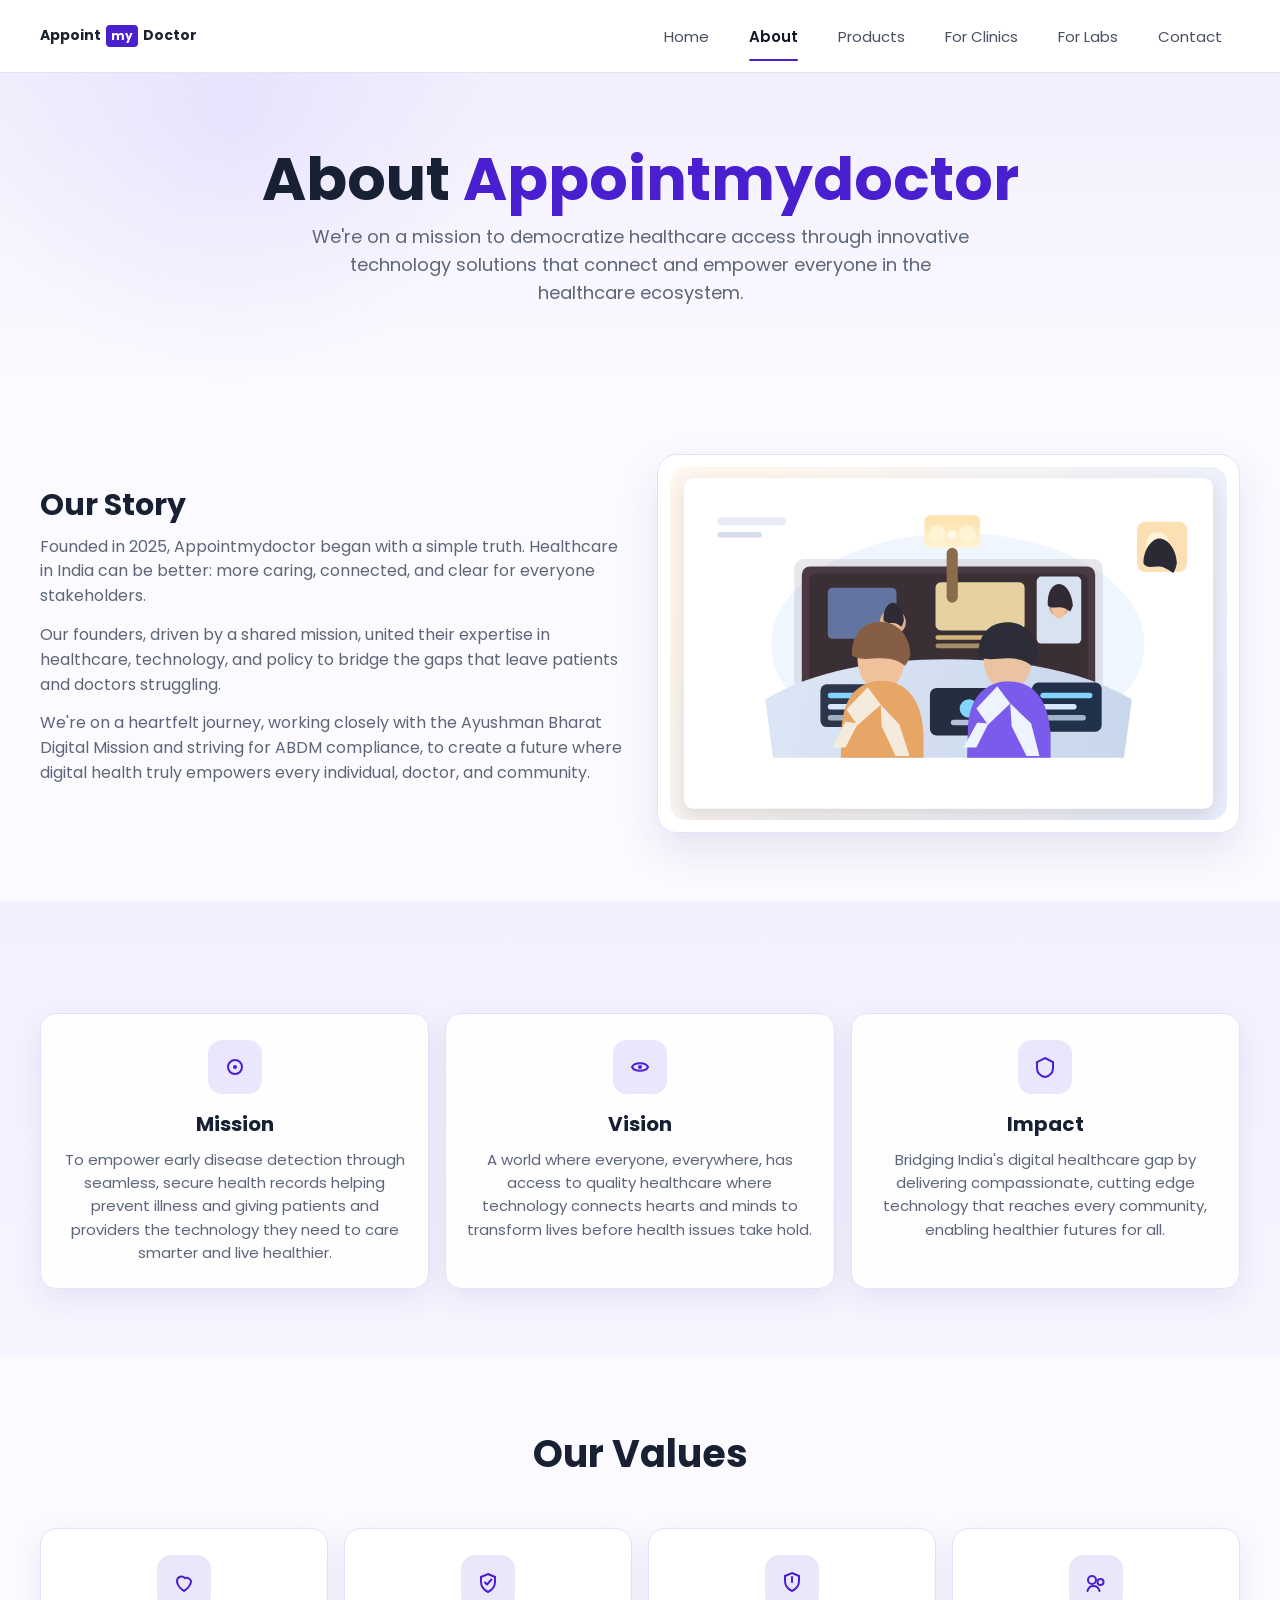
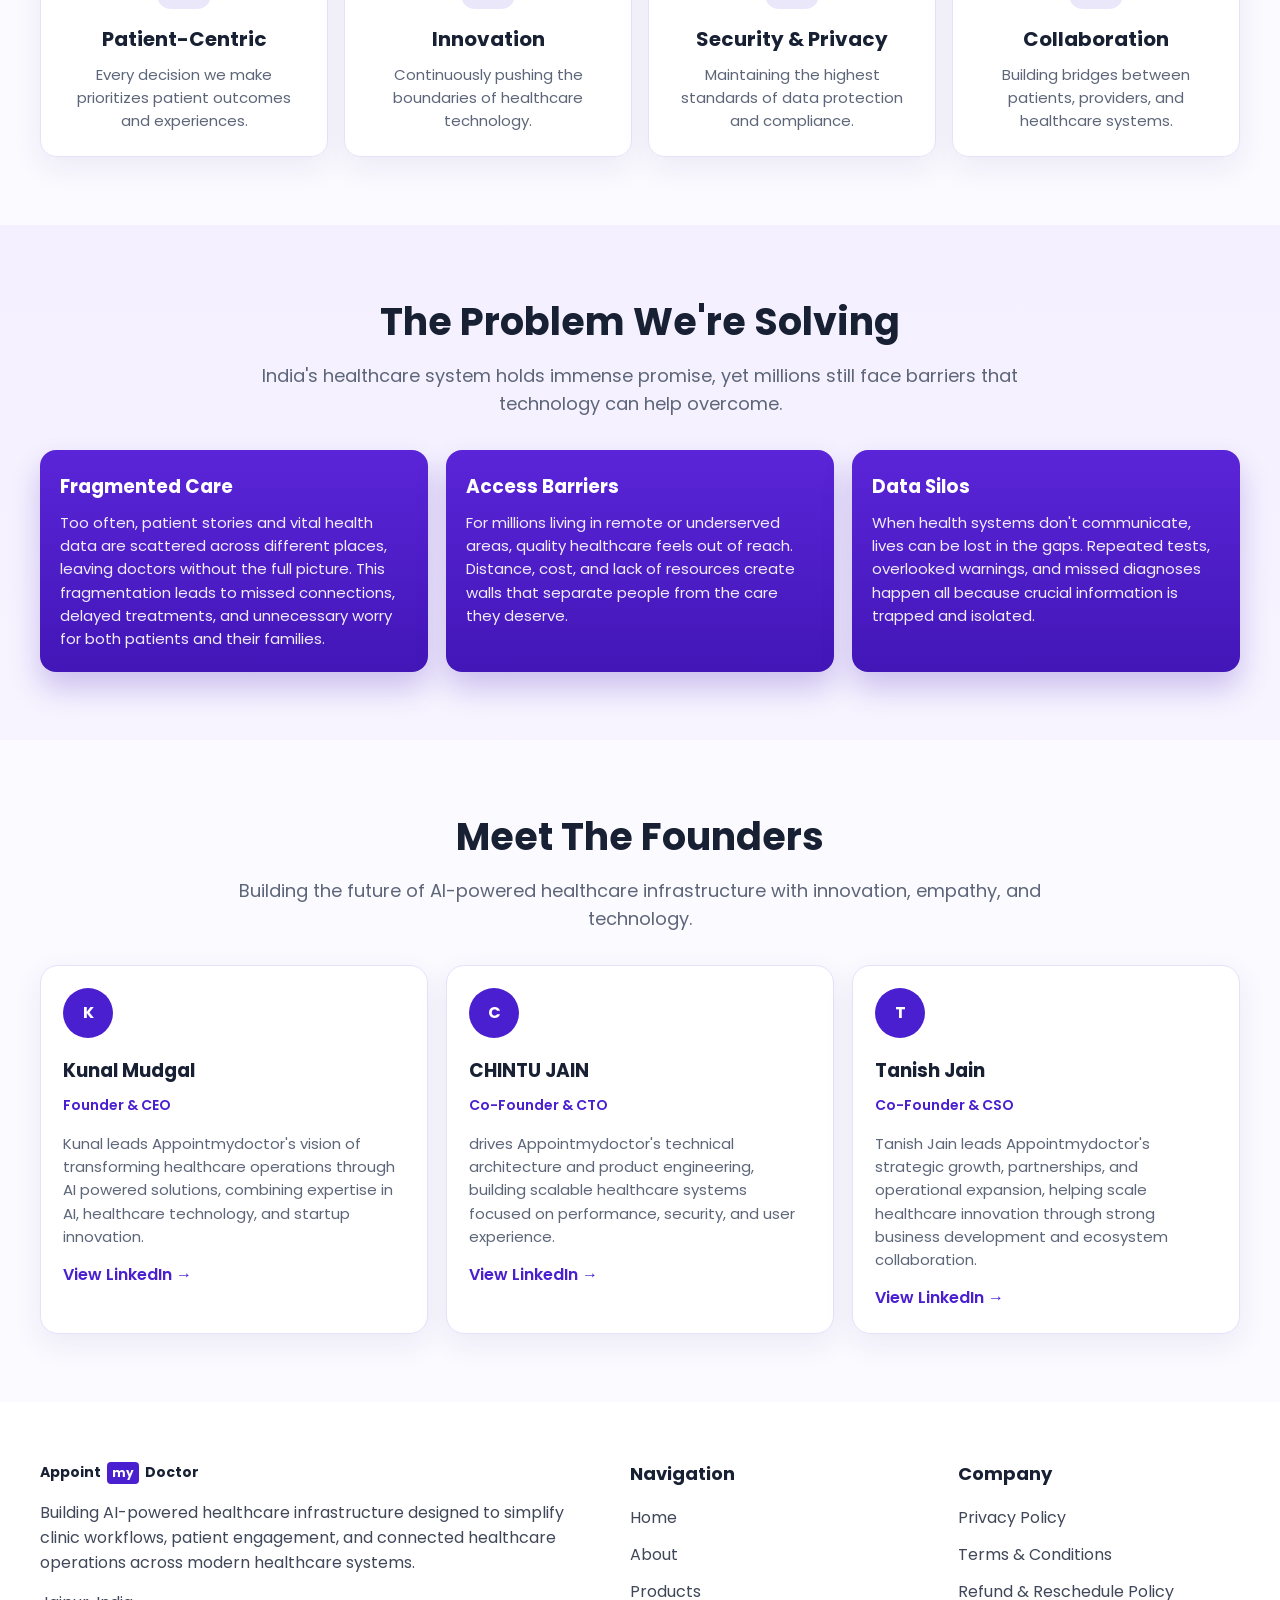
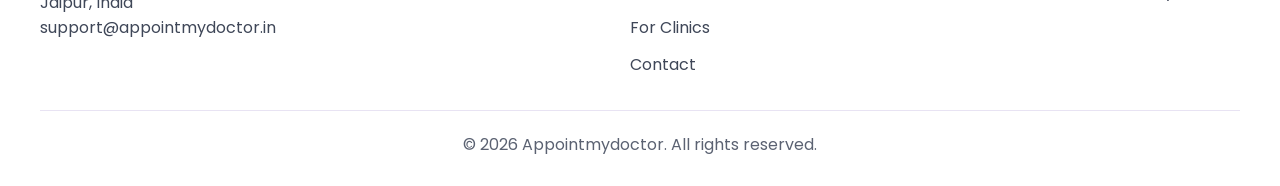
==== about.html @ 0b38ada5 "Add AppointMyDoctor frontend clone" ====
<!doctype html>
<html lang="en">
  <head>
    <meta charset="utf-8" />
    <meta name="viewport" content="width=device-width, initial-scale=1" />
    <title>Appointmydoctor - About</title>
    <link rel="stylesheet" href="./styles.css" />
    <script defer src="./app.js"></script>
  </head>
  <body data-page="about">
    <header class="site-header">
      <div class="container nav-wrap">
        <a class="brand" href="./index.html" aria-label="Appointmydoctor home">
          <span>Appoint</span><span class="chip">my</span><span>Doctor</span>
        </a>
        <nav class="nav" aria-label="Primary">
          <a data-nav="home" href="./index.html">Home</a>
          <a data-nav="about" href="./about.html">About</a>
          <a data-nav="products" href="./products.html">Products</a>
          <a data-nav="clinics" href="./for-clinics.html">For Clinics</a>
          <a data-nav="labs" href="./for-labs.html">For Labs</a>
          <a data-nav="contact" href="./contact.html">Contact</a>
        </nav>
      </div>
    </header>

    <main>
      <section class="hero-band tight">
        <div class="container page-head">
          <h1 class="hero-title medium">About <span class="accent">Appointmydoctor</span></h1>
          <p class="hero-copy">
            We're on a mission to democratize healthcare access through innovative technology solutions that connect and empower everyone in the healthcare ecosystem.
          </p>
        </div>
      </section>

      <section class="section">
        <div class="container split center">
          <div class="content-block">
            <h2>Our Story</h2>
            <p>Founded in 2025, Appointmydoctor began with a simple truth. Healthcare in India can be better: more caring, connected, and clear for everyone stakeholders.</p>
            <p>Our founders, driven by a shared mission, united their expertise in healthcare, technology, and policy to bridge the gaps that leave patients and doctors struggling.</p>
            <p>We're on a heartfelt journey, working closely with the Ayushman Bharat Digital Mission and striving for ABDM compliance, to create a future where digital health truly empowers every individual, doctor, and community.</p>
          </div>
          <div class="content-art">
            <img src="./assets/about-team.svg" alt="Team working together around laptops and a planning wall" />
          </div>
        </div>
      </section>

      <section class="section soft">
        <div class="container">
          <div class="feature-grid three">
            <article class="feature-card">
              <div class="feature-icon">
                <svg width="24" height="24" viewBox="0 0 24 24" fill="none" aria-hidden="true">
                  <circle cx="12" cy="12" r="7" stroke="currentColor" stroke-width="2"/>
                  <circle cx="12" cy="12" r="2" fill="currentColor"/>
                </svg>
              </div>
              <h3>Mission</h3>
              <p>To empower early disease detection through seamless, secure health records helping prevent illness and giving patients and providers the technology they need to care smarter and live healthier.</p>
            </article>
            <article class="feature-card">
              <div class="feature-icon">
                <svg width="24" height="24" viewBox="0 0 24 24" fill="none" aria-hidden="true">
                  <path d="M4 12c2.5-5 13.5-5 16 0-2.5 5-13.5 5-16 0Z" stroke="currentColor" stroke-width="2"/>
                  <circle cx="12" cy="12" r="2" fill="currentColor"/>
                </svg>
              </div>
              <h3>Vision</h3>
              <p>A world where everyone, everywhere, has access to quality healthcare where technology connects hearts and minds to transform lives before health issues take hold.</p>
            </article>
            <article class="feature-card">
              <div class="feature-icon">
                <svg width="24" height="24" viewBox="0 0 24 24" fill="none" aria-hidden="true">
                  <path d="M12 3 20 7v6c0 4.7-3.1 7.9-8 9-4.9-1.1-8-4.3-8-9V7l8-4Z" stroke="currentColor" stroke-width="2"/>
                </svg>
              </div>
              <h3>Impact</h3>
              <p>Bridging India's digital healthcare gap by delivering compassionate, cutting edge technology that reaches every community, enabling healthier futures for all.</p>
            </article>
          </div>
        </div>
      </section>

      <section class="section">
        <div class="container">
          <div class="section-heading">
            <h2>Our Values</h2>
          </div>
          <div class="feature-grid four">
            <article class="feature-card">
              <div class="feature-icon">
                <svg width="24" height="24" viewBox="0 0 24 24" fill="none" aria-hidden="true">
                  <path d="M12 21s-7-4.5-7-10a4.5 4.5 0 0 1 8-2.8A4.5 4.5 0 0 1 19 11c0 5.5-7 10-7 10Z" stroke="currentColor" stroke-width="2"/>
                </svg>
              </div>
              <h3>Patient-Centric</h3>
              <p>Every decision we make prioritizes patient outcomes and experiences.</p>
            </article>
            <article class="feature-card">
              <div class="feature-icon">
                <svg width="24" height="24" viewBox="0 0 24 24" fill="none" aria-hidden="true">
                  <path d="M12 4l7 3v5c0 4.5-2.7 7.8-7 10-4.3-2.2-7-5.5-7-10V7l7-3Z" stroke="currentColor" stroke-width="2"/>
                  <path d="M9 12.5 11 14.5 15.5 9.5" stroke="currentColor" stroke-width="2" stroke-linecap="round" stroke-linejoin="round"/>
                </svg>
              </div>
              <h3>Innovation</h3>
              <p>Continuously pushing the boundaries of healthcare technology.</p>
            </article>
            <article class="feature-card">
              <div class="feature-icon">
                <svg width="24" height="24" viewBox="0 0 24 24" fill="none" aria-hidden="true">
                  <path d="M12 3l7 3v5c0 4.4-3 8.2-7 10-4-1.8-7-5.6-7-10V6l7-3Z" stroke="currentColor" stroke-width="2"/>
                  <path d="M12 7v5" stroke="currentColor" stroke-width="2" stroke-linecap="round"/>
                </svg>
              </div>
              <h3>Security &amp; Privacy</h3>
              <p>Maintaining the highest standards of data protection and compliance.</p>
            </article>
            <article class="feature-card">
              <div class="feature-icon">
                <svg width="24" height="24" viewBox="0 0 24 24" fill="none" aria-hidden="true">
                  <path d="M8 14a4 4 0 1 1 0-8 4 4 0 0 1 0 8Z" stroke="currentColor" stroke-width="2"/>
                  <path d="M16.5 15a3 3 0 1 0 0-6 3 3 0 0 0 0 6Z" stroke="currentColor" stroke-width="2"/>
                  <path d="M3.5 21c.8-3.5 3.2-5 6-5s5.2 1.5 6 5" stroke="currentColor" stroke-width="2" stroke-linecap="round"/>
                </svg>
              </div>
              <h3>Collaboration</h3>
              <p>Building bridges between patients, providers, and healthcare systems.</p>
            </article>
          </div>
        </div>
      </section>

      <section class="section soft">
        <div class="container">
          <div class="section-heading">
            <h2>The Problem We're Solving</h2>
            <p>India's healthcare system holds immense promise, yet millions still face barriers that technology can help overcome.</p>
          </div>
          <div class="problem-grid">
            <article class="problem-card">
              <h3>Fragmented Care</h3>
              <p>Too often, patient stories and vital health data are scattered across different places, leaving doctors without the full picture. This fragmentation leads to missed connections, delayed treatments, and unnecessary worry for both patients and their families.</p>
            </article>
            <article class="problem-card">
              <h3>Access Barriers</h3>
              <p>For millions living in remote or underserved areas, quality healthcare feels out of reach. Distance, cost, and lack of resources create walls that separate people from the care they deserve.</p>
            </article>
            <article class="problem-card">
              <h3>Data Silos</h3>
              <p>When health systems don't communicate, lives can be lost in the gaps. Repeated tests, overlooked warnings, and missed diagnoses happen all because crucial information is trapped and isolated.</p>
            </article>
          </div>
        </div>
      </section>

      <section class="section">
        <div class="container">
          <div class="section-heading">
            <h2>Meet The Founders</h2>
            <p>Building the future of AI-powered healthcare infrastructure with innovation, empathy, and technology.</p>
          </div>
          <div class="founder-grid">
            <article class="founder-card">
              <div class="avatar">K</div>
              <h3>Kunal Mudgal</h3>
              <div class="founder-role">Founder &amp; CEO</div>
              <p>Kunal leads Appointmydoctor's vision of transforming healthcare operations through AI powered solutions, combining expertise in AI, healthcare technology, and startup innovation.</p>
              <a href="#">View LinkedIn →</a>
            </article>
            <article class="founder-card">
              <div class="avatar">C</div>
              <h3>CHINTU JAIN</h3>
              <div class="founder-role">Co-Founder &amp; CTO</div>
              <p>drives Appointmydoctor's technical architecture and product engineering, building scalable healthcare systems focused on performance, security, and user experience.</p>
              <a href="#">View LinkedIn →</a>
            </article>
            <article class="founder-card">
              <div class="avatar">T</div>
              <h3>Tanish Jain</h3>
              <div class="founder-role">Co-Founder &amp; CSO</div>
              <p>Tanish Jain leads Appointmydoctor's strategic growth, partnerships, and operational expansion, helping scale healthcare innovation through strong business development and ecosystem collaboration.</p>
              <a href="#">View LinkedIn →</a>
            </article>
          </div>
        </div>
      </section>
    </main>

    <footer class="footer">
      <div class="container footer-grid">
        <div>
          <div class="footer-brand"><span>Appoint</span><span class="chip">my</span><span>Doctor</span></div>
          <p>Building AI-powered healthcare infrastructure designed to simplify clinic workflows, patient engagement, and connected healthcare operations across modern healthcare systems.</p>
          <p>Jaipur, India<br />support@appointmydoctor.in</p>
        </div>
        <div>
          <h4>Navigation</h4>
          <div class="footer-links">
            <a href="./index.html">Home</a>
            <a href="./about.html">About</a>
            <a href="./products.html">Products</a>
            <a href="./for-clinics.html">For Clinics</a>
            <a href="./contact.html">Contact</a>
          </div>
        </div>
        <div>
          <h4>Company</h4>
          <div class="footer-links">
            <a href="#">Privacy Policy</a>
            <a href="#">Terms &amp; Conditions</a>
            <a href="#">Refund &amp; Reschedule Policy</a>
          </div>
        </div>
      </div>
      <div class="container">
        <hr />
        <div class="copyright">© <span data-year></span> Appointmydoctor. All rights reserved.</div>
      </div>
    </footer>
  </body>
</html>
---- styles.css ----
@import url("https://fonts.googleapis.com/css2?family=Poppins:wght@400;500;600;700&display=swap");

:root {
  --bg: #fbfaff;
  --surface: #ffffff;
  --surface-soft: #f5f1ff;
  --surface-soft-2: #f3efff;
  --purple: #4a1fd0;
  --purple-2: #5f2fe6;
  --purple-3: #7d64ff;
  --text: #182033;
  --muted: #5d6679;
  --line: #e7e0fb;
  --shadow: 0 18px 40px rgba(45, 23, 118, 0.10);
  --shadow-soft: 0 10px 30px rgba(45, 23, 118, 0.08);
  --radius: 18px;
  --radius-lg: 24px;
}

* {
  box-sizing: border-box;
}

html {
  scroll-behavior: smooth;
}

body {
  margin: 0;
  background: var(--bg);
  color: var(--text);
  font-family: "Poppins", "Segoe UI", sans-serif;
  line-height: 1.55;
}

img {
  display: block;
  max-width: 100%;
}

a {
  color: inherit;
  text-decoration: none;
}

button,
input,
select,
textarea {
  font: inherit;
}

.container {
  width: min(1200px, calc(100% - 48px));
  margin: 0 auto;
}

.site-header {
  position: sticky;
  top: 0;
  z-index: 50;
  background: rgba(255, 255, 255, 0.94);
  backdrop-filter: blur(14px);
  border-bottom: 1px solid rgba(228, 223, 245, 0.95);
}

.nav-wrap {
  min-height: 72px;
  display: flex;
  align-items: center;
  justify-content: space-between;
  gap: 24px;
}

.brand {
  display: inline-flex;
  align-items: center;
  gap: 5px;
  font-size: 14px;
  font-weight: 700;
  letter-spacing: 0;
  color: #1d2230;
  white-space: nowrap;
}

.brand .chip {
  display: inline-flex;
  align-items: center;
  justify-content: center;
  min-width: 22px;
  height: 22px;
  padding: 0 5px;
  background: var(--purple);
  color: #fff;
  border-radius: 4px;
  font-size: 12px;
  line-height: 1;
}

.nav {
  display: flex;
  align-items: center;
  gap: 4px;
  flex-wrap: wrap;
}

.nav a {
  position: relative;
  padding: 24px 18px 22px;
  font-size: 15px;
  color: #495062;
}

.nav a.active {
  color: #101827;
  font-weight: 600;
}

.nav a.active::after {
  content: "";
  position: absolute;
  left: 18px;
  right: 18px;
  bottom: 10px;
  height: 2px;
  border-radius: 999px;
  background: var(--purple);
}

.hero-band {
  background:
    radial-gradient(circle at 18% 16%, rgba(121, 94, 255, 0.09), transparent 24%),
    linear-gradient(180deg, rgba(92, 61, 219, 0.06) 0%, rgba(255, 255, 255, 0) 100%);
  padding: 66px 0 72px;
}

.hero-band.tight {
  padding: 58px 0 58px;
}

.hero-grid {
  display: grid;
  grid-template-columns: 1.03fr 0.97fr;
  gap: 44px;
  align-items: center;
}

.eyebrow {
  display: inline-flex;
  align-items: center;
  gap: 8px;
  padding: 9px 16px;
  border-radius: 999px;
  background: var(--purple);
  color: #fff;
  font-size: 14px;
  font-weight: 600;
  box-shadow: 0 12px 28px rgba(74, 31, 208, 0.22);
}

.hero-title {
  margin: 18px 0 16px;
  font-size: 64px;
  line-height: 1.03;
  letter-spacing: 0;
  font-weight: 700;
}

.hero-title.medium {
  font-size: 60px;
}

.hero-title.small {
  font-size: 52px;
}

.hero-title .accent {
  color: var(--purple);
}

.accent {
  color: var(--purple);
}

.hero-copy {
  max-width: 680px;
  color: var(--muted);
  font-size: 18px;
  margin: 0 0 22px;
}

.hero-actions {
  display: flex;
  align-items: center;
  gap: 14px;
  flex-wrap: wrap;
}

.btn {
  display: inline-flex;
  align-items: center;
  justify-content: center;
  gap: 10px;
  min-height: 44px;
  padding: 0 22px;
  border-radius: 12px;
  border: 1px solid transparent;
  font-weight: 600;
  transition: transform 0.18s ease, box-shadow 0.18s ease, background 0.18s ease, color 0.18s ease;
  cursor: pointer;
}

.btn:hover {
  transform: translateY(-1px);
}

.btn.primary {
  background: var(--purple);
  color: #fff;
  box-shadow: 0 14px 26px rgba(74, 31, 208, 0.22);
}

.btn.primary:hover {
  background: var(--purple-2);
}

.btn.secondary {
  background: transparent;
  color: var(--purple);
  border-color: rgba(74, 31, 208, 0.35);
}

.btn.light {
  background: #fff;
  color: var(--purple);
}

.hero-art {
  background: rgba(255, 255, 255, 0.85);
  border: 1px solid rgba(226, 219, 245, 0.95);
  border-radius: 22px;
  padding: 12px;
  box-shadow: var(--shadow);
}

.hero-art img,
.content-art img {
  border-radius: 16px;
}

.section {
  padding: 68px 0;
}

.section.soft {
  background: linear-gradient(180deg, rgba(242, 237, 255, 0.8) 0%, rgba(242, 237, 255, 0.45) 100%);
}

.section-title {
  margin: 0;
  text-align: center;
  font-size: 42px;
  line-height: 1.1;
  letter-spacing: 0;
}

.section-subtitle {
  margin: 12px auto 0;
  max-width: 820px;
  text-align: center;
  color: var(--muted);
  font-size: 18px;
}

.feature-grid {
  margin-top: 44px;
  display: grid;
  grid-template-columns: repeat(5, minmax(0, 1fr));
  gap: 16px;
}

.feature-grid.three {
  grid-template-columns: repeat(3, minmax(0, 1fr));
}

.feature-grid.four {
  grid-template-columns: repeat(4, minmax(0, 1fr));
}

.feature-card {
  min-height: 228px;
  padding: 26px 20px 24px;
  background: rgba(255, 255, 255, 0.95);
  border: 1px solid var(--line);
  border-radius: 16px;
  box-shadow: var(--shadow-soft);
  text-align: center;
}

.feature-card.purple {
  background: linear-gradient(180deg, rgba(91, 46, 220, 0.98) 0%, rgba(71, 27, 198, 0.98) 100%);
  color: #fff;
  border-color: transparent;
  text-align: left;
  box-shadow: 0 18px 32px rgba(71, 27, 198, 0.28);
}

.feature-card.purple p {
  color: rgba(255, 255, 255, 0.9);
}

.feature-icon {
  width: 54px;
  height: 54px;
  margin: 0 auto 18px;
  border-radius: 14px;
  background: rgba(93, 58, 221, 0.12);
  color: var(--purple);
  display: grid;
  place-items: center;
}

.feature-card.purple .feature-icon {
  margin: 0 0 18px;
  background: rgba(255, 255, 255, 0.12);
  color: #fff;
}

.feature-card h3 {
  margin: 0 0 10px;
  font-size: 20px;
  line-height: 1.28;
}

.feature-card p {
  margin: 0;
  color: var(--muted);
  font-size: 15px;
}

.feature-card.purple h3 {
  color: #fff;
}

.cta-band {
  background: linear-gradient(180deg, #5d2ce3 0%, #4b1fd0 100%);
  color: #fff;
  padding: 86px 0;
}

.cta-center {
  text-align: center;
}

.cta-title {
  margin: 0;
  font-size: 40px;
  line-height: 1.12;
  letter-spacing: 0;
}

.cta-copy {
  margin: 14px auto 0;
  max-width: 850px;
  color: rgba(255, 255, 255, 0.88);
  font-size: 18px;
}

.cta-actions {
  display: flex;
  align-items: center;
  justify-content: center;
  gap: 14px;
  margin-top: 28px;
  flex-wrap: wrap;
}

.footer {
  background: #fff;
  padding: 58px 0 28px;
}

.footer-grid {
  display: grid;
  grid-template-columns: 1.35fr 0.7fr 0.7fr;
  gap: 46px;
}

.footer h4 {
  margin: 0 0 18px;
  font-size: 18px;
}

.footer p,
.footer a {
  color: #3f4758;
}

.footer-links {
  display: grid;
  gap: 12px;
}

.footer-brand {
  display: inline-flex;
  align-items: center;
  gap: 6px;
  font-size: 14px;
  font-weight: 700;
}

.footer-brand .chip {
  display: inline-flex;
  align-items: center;
  justify-content: center;
  min-width: 22px;
  height: 22px;
  padding: 0 5px;
  background: var(--purple);
  color: #fff;
  border-radius: 4px;
  font-size: 12px;
}

.footer hr {
  border: 0;
  border-top: 1px solid #e8e3f3;
  margin: 32px 0 22px;
}

.copyright {
  text-align: center;
  color: #5b6272;
}

.page-head {
  text-align: center;
  max-width: 980px;
  margin: 0 auto;
}

.page-head .hero-title {
  margin-bottom: 12px;
}

.page-head .hero-copy {
  margin-left: auto;
  margin-right: auto;
}

.split {
  display: grid;
  grid-template-columns: 1fr 1fr;
  gap: 34px;
  align-items: start;
}

.split.center {
  align-items: center;
}

.content-block h2 {
  margin: 0 0 12px;
  font-size: 30px;
  line-height: 1.15;
}

.content-block h3 {
  margin: 0 0 10px;
  font-size: 20px;
}

.content-block p {
  margin: 0 0 14px;
  color: var(--muted);
}

.content-art {
  background: rgba(255, 255, 255, 0.92);
  border: 1px solid var(--line);
  padding: 12px;
  border-radius: 20px;
  box-shadow: var(--shadow);
}

.stack-list {
  display: grid;
  gap: 14px;
  margin-top: 18px;
}

.stack-item {
  display: grid;
  grid-template-columns: 52px 1fr;
  gap: 16px;
  align-items: center;
  background: #fff;
  border: 1px solid var(--line);
  border-radius: 16px;
  padding: 16px 18px;
  box-shadow: var(--shadow-soft);
}

.stack-item .mini-icon {
  width: 52px;
  height: 52px;
  border-radius: 14px;
  display: grid;
  place-items: center;
  background: rgba(93, 58, 221, 0.1);
  color: var(--purple);
}

.stack-item h4 {
  margin: 0 0 6px;
  font-size: 16px;
}

.stack-item p {
  margin: 0;
  color: var(--muted);
  font-size: 14px;
}

.tabs {
  display: inline-flex;
  background: rgba(255, 255, 255, 0.86);
  border: 1px solid var(--line);
  border-radius: 16px;
  padding: 8px;
  box-shadow: var(--shadow-soft);
  gap: 8px;
}

.tabs button {
  min-width: 300px;
  min-height: 44px;
  padding: 0 18px;
  border: 0;
  border-radius: 12px;
  background: transparent;
  color: #4e5a6d;
  font-weight: 600;
  cursor: pointer;
}

.tabs button.active {
  background: var(--purple);
  color: #fff;
  box-shadow: 0 10px 20px rgba(74, 31, 208, 0.18);
}

.tab-panels {
  margin-top: 32px;
}

.tab-panel {
  display: none;
}

.tab-panel.active {
  display: block;
}

.highlight-grid {
  display: grid;
  grid-template-columns: repeat(3, minmax(0, 1fr));
  gap: 16px;
  margin-top: 30px;
}

.highlight-card {
  background: #fff;
  border: 1px solid var(--line);
  border-radius: 16px;
  padding: 24px 20px;
  text-align: center;
  box-shadow: var(--shadow-soft);
}

.highlight-card h3 {
  color: var(--purple);
  font-size: 28px;
  margin: 0 0 6px;
}

.highlight-card p {
  margin: 0;
  color: var(--muted);
}

.problem-grid {
  display: grid;
  grid-template-columns: repeat(3, minmax(0, 1fr));
  gap: 18px;
  margin-top: 30px;
}

.problem-card {
  background: linear-gradient(180deg, #5a25d8 0%, #4216b7 100%);
  color: #fff;
  border-radius: 16px;
  padding: 22px 20px;
  box-shadow: 0 16px 30px rgba(65, 22, 183, 0.24);
}

.problem-card h3,
.founder-card h3 {
  margin: 0 0 10px;
}

.problem-card p {
  margin: 0;
  color: rgba(255, 255, 255, 0.92);
  font-size: 15px;
}

.founder-grid {
  display: grid;
  grid-template-columns: repeat(3, minmax(0, 1fr));
  gap: 18px;
  margin-top: 28px;
}

.founder-card {
  background: #fff;
  border: 1px solid var(--line);
  border-radius: 18px;
  padding: 22px;
  box-shadow: var(--shadow-soft);
}

.avatar {
  width: 50px;
  height: 50px;
  border-radius: 999px;
  background: var(--purple);
  color: #fff;
  display: grid;
  place-items: center;
  font-weight: 700;
  margin-bottom: 18px;
}

.founder-role {
  color: var(--purple);
  font-size: 14px;
  font-weight: 600;
}

.founder-card p {
  color: var(--muted);
  font-size: 15px;
}

.founder-card a {
  color: var(--purple);
  font-weight: 600;
}

.contact-grid {
  display: grid;
  grid-template-columns: 1fr 1fr;
  gap: 36px;
  align-items: start;
}

.contact-panel {
  background: #fff;
  border: 1px solid var(--line);
  border-radius: 26px;
  padding: 34px;
  box-shadow: var(--shadow-soft);
}

.contact-panel.purple {
  background: linear-gradient(180deg, #5d2ce3 0%, #4b1fd0 100%);
  color: #fff;
  border-color: transparent;
  box-shadow: 0 18px 34px rgba(74, 31, 208, 0.28);
}

.contact-panel h2 {
  margin: 0 0 16px;
  font-size: 30px;
  line-height: 1.18;
}

.contact-form {
  display: grid;
  gap: 18px;
}

.form-row {
  display: grid;
  grid-template-columns: 1fr 1fr;
  gap: 16px;
}

.contact-form input,
.contact-form textarea,
.contact-form select {
  width: 100%;
  border: 1px solid #e6dff8;
  background: #fff;
  color: var(--text);
  border-radius: 14px;
  min-height: 50px;
  padding: 14px 16px;
  outline: none;
}

.contact-form textarea {
  min-height: 170px;
  resize: vertical;
}

.contact-form input:focus,
.contact-form textarea:focus,
.contact-form select:focus {
  border-color: rgba(74, 31, 208, 0.65);
  box-shadow: 0 0 0 4px rgba(74, 31, 208, 0.10);
}

.info-stack {
  display: grid;
  gap: 16px;
  margin-top: 30px;
}

.info-card {
  display: grid;
  grid-template-columns: 52px 1fr;
  gap: 14px;
  align-items: center;
  padding: 16px;
  border-radius: 18px;
  background: rgba(255, 255, 255, 0.12);
}

.info-card .mini-icon {
  width: 52px;
  height: 52px;
  border-radius: 14px;
  background: #fff;
  color: var(--purple);
  display: grid;
  place-items: center;
}

.info-card h4,
.info-card p {
  margin: 0;
}

.info-card p {
  color: rgba(255, 255, 255, 0.88);
  font-size: 14px;
}

.section-heading {
  text-align: center;
  margin-bottom: 32px;
}

.section-heading h2 {
  margin: 0 0 10px;
  font-size: 38px;
}

.section-heading p {
  margin: 0 auto;
  max-width: 840px;
  color: var(--muted);
  font-size: 18px;
}

.muted-band {
  background: linear-gradient(180deg, rgba(241, 236, 255, 0.95) 0%, rgba(247, 245, 255, 0.85) 100%);
}

.spacer-top {
  margin-top: 28px;
}

.text-center {
  text-align: center;
}

.page-note {
  margin-top: 10px;
  color: var(--muted);
}

@media (max-width: 1120px) {
  .hero-grid,
  .split,
  .contact-grid,
  .footer-grid {
    grid-template-columns: 1fr;
  }

  .feature-grid {
    grid-template-columns: repeat(2, minmax(0, 1fr));
  }

  .feature-grid.three,
  .feature-grid.four,
  .highlight-grid,
  .problem-grid,
  .founder-grid {
    grid-template-columns: repeat(2, minmax(0, 1fr));
  }

  .hero-title {
    font-size: 56px;
  }

  .hero-title.medium {
    font-size: 50px;
  }

  .hero-title.small {
    font-size: 46px;
  }

  .tabs {
    display: grid;
    width: 100%;
  }

  .tabs button {
    min-width: 0;
  }
}

@media (max-width: 760px) {
  .container {
    width: min(100% - 28px, 1200px);
  }

  .nav-wrap {
    padding: 10px 0;
    flex-direction: column;
    align-items: flex-start;
  }

  .nav {
    width: 100%;
    gap: 0;
  }

  .nav a {
    padding: 12px 14px 18px;
  }

  .nav a.active::after {
    left: 14px;
    right: 14px;
    bottom: 6px;
  }

  .hero-band,
  .section,
  .cta-band,
  .footer {
    padding-top: 46px;
    padding-bottom: 46px;
  }

  .hero-title,
  .hero-title.medium,
  .hero-title.small {
    font-size: 36px;
  }

  .hero-copy,
  .section-subtitle,
  .cta-copy,
  .section-heading p {
    font-size: 16px;
  }

  .section-title,
  .cta-title,
  .section-heading h2 {
    font-size: 30px;
  }

  .feature-grid,
  .feature-grid.three,
  .feature-grid.four,
  .highlight-grid,
  .problem-grid,
  .founder-grid,
  .form-row {
    grid-template-columns: 1fr;
  }

  .tabs button {
    width: 100%;
  }

  .contact-panel {
    padding: 24px;
  }
}
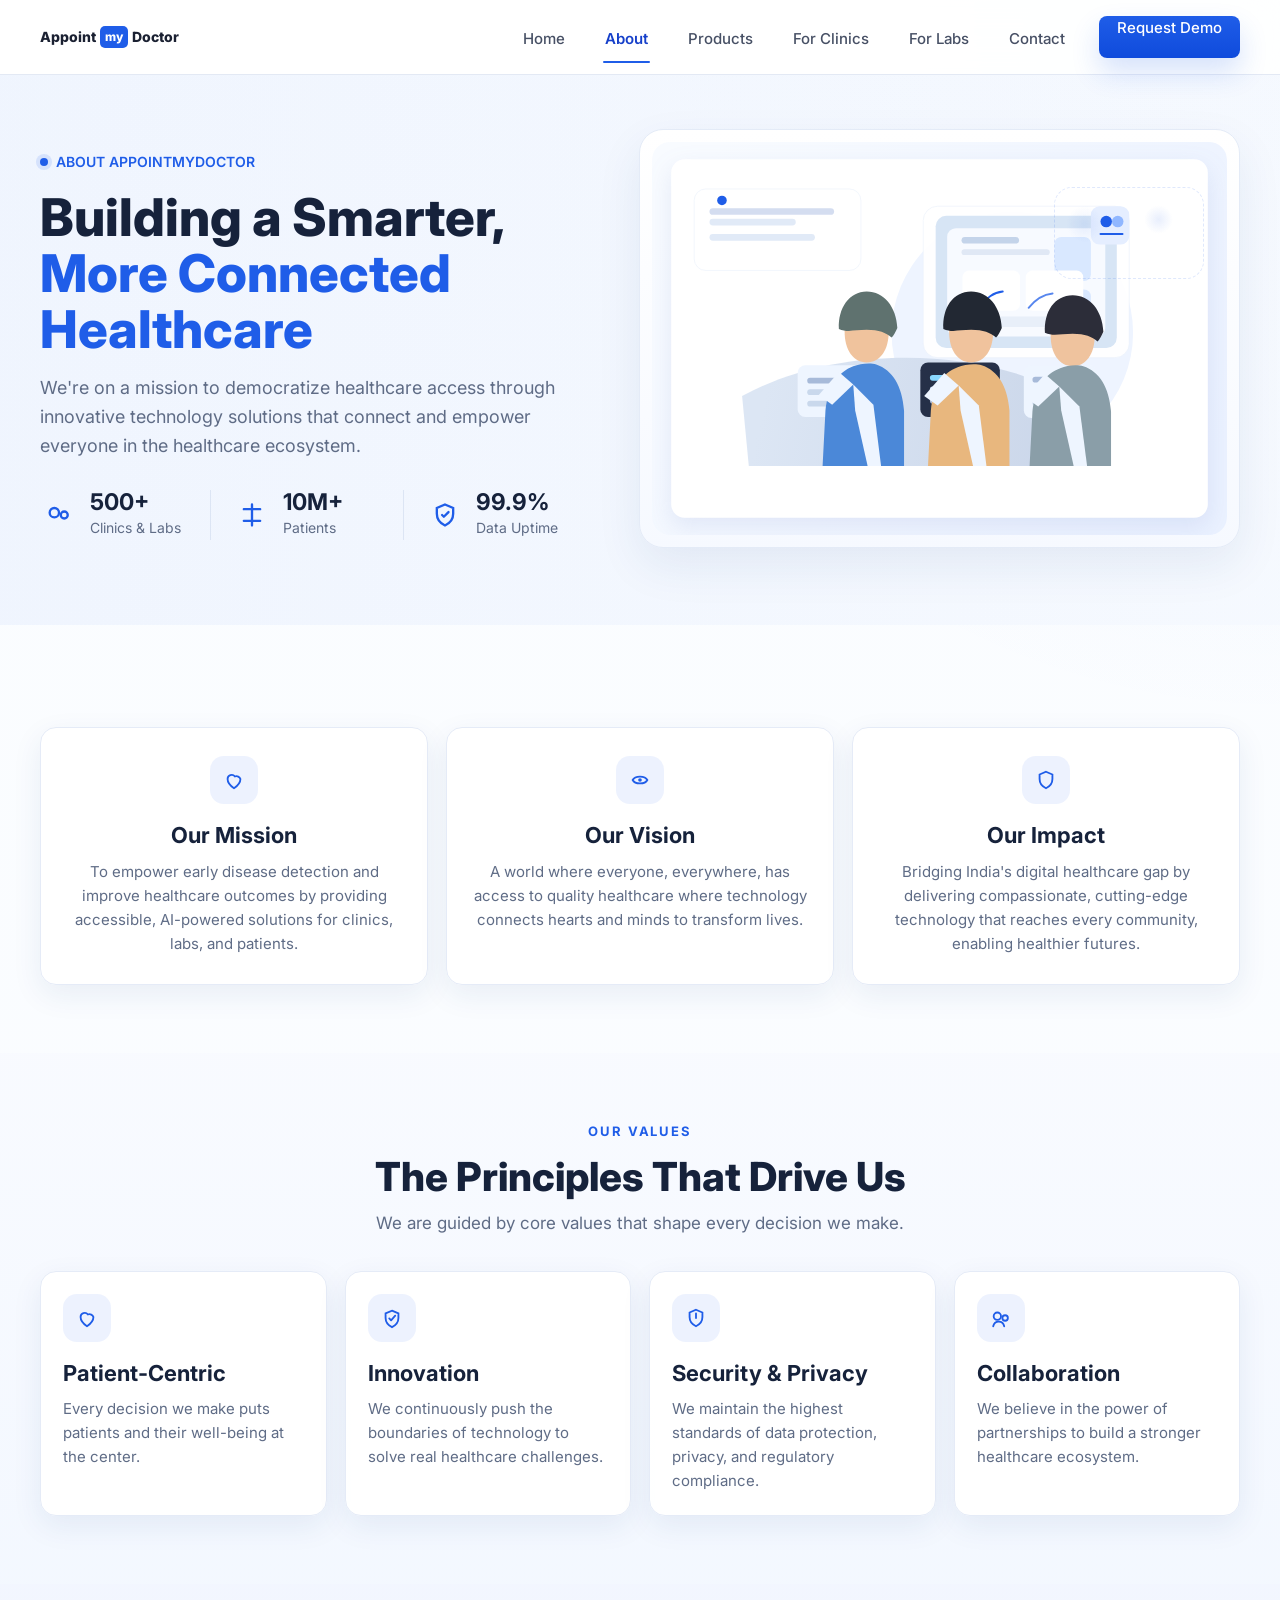
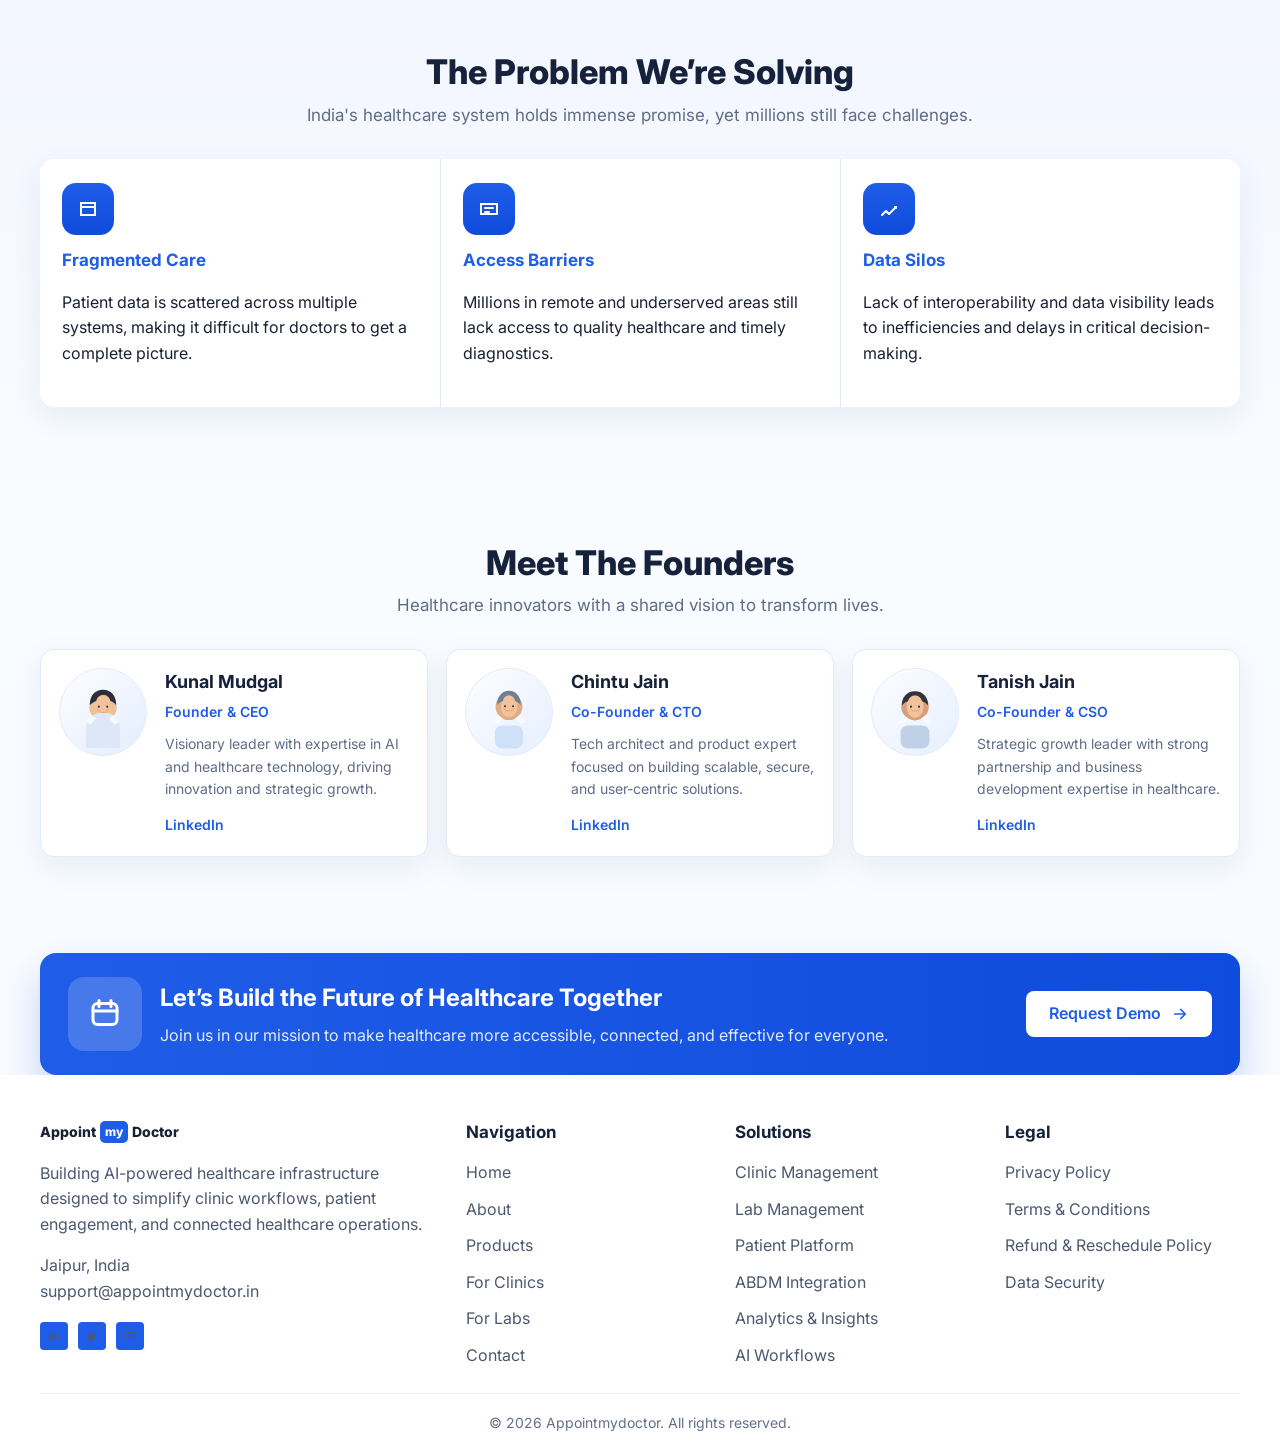
==== commit b0012e1a: "Redesign Appointmydoctor clone" ====
--- a/about.html
+++ b/about.html
@@ -13,145 +13,206 @@
         <a class="brand" href="./index.html" aria-label="Appointmydoctor home">
           <span>Appoint</span><span class="chip">my</span><span>Doctor</span>
         </a>
-        <nav class="nav" aria-label="Primary">
+        <button class="nav-toggle" type="button" data-nav-toggle aria-expanded="false" aria-controls="primary-nav" aria-label="Toggle navigation">
+          <span></span>
+          <span></span>
+          <span></span>
+        </button>
+        <nav class="nav" id="primary-nav" aria-label="Primary">
           <a data-nav="home" href="./index.html">Home</a>
           <a data-nav="about" href="./about.html">About</a>
           <a data-nav="products" href="./products.html">Products</a>
           <a data-nav="clinics" href="./for-clinics.html">For Clinics</a>
           <a data-nav="labs" href="./for-labs.html">For Labs</a>
           <a data-nav="contact" href="./contact.html">Contact</a>
+          <a class="nav-cta" href="./contact.html">Request Demo</a>
         </nav>
       </div>
     </header>
 
     <main>
-      <section class="hero-band tight">
-        <div class="container page-head">
-          <h1 class="hero-title medium">About <span class="accent">Appointmydoctor</span></h1>
-          <p class="hero-copy">
-            We're on a mission to democratize healthcare access through innovative technology solutions that connect and empower everyone in the healthcare ecosystem.
-          </p>
+      <section class="hero-band">
+        <div class="container hero-grid">
+          <div class="page-head">
+            <div class="eyebrow">ABOUT APPOINTMYDOCTOR</div>
+            <h1 class="hero-title medium">
+              Building a Smarter,
+              <span class="accent">More Connected Healthcare</span>
+            </h1>
+            <p class="hero-copy">
+              We're on a mission to democratize healthcare access through innovative technology solutions that connect and empower everyone in the healthcare ecosystem.
+            </p>
+
+            <div class="about-stats">
+              <div class="stat">
+                <div class="stat-icon">
+                  <svg width="28" height="28" viewBox="0 0 24 24" fill="none" aria-hidden="true">
+                    <path d="M8 14a4 4 0 1 1 0-8 4 4 0 0 1 0 8Z" stroke="currentColor" stroke-width="2"/>
+                    <path d="M16.5 15a3 3 0 1 0 0-6 3 3 0 0 0 0 6Z" stroke="currentColor" stroke-width="2"/>
+                  </svg>
+                </div>
+                <div>
+                  <strong>500+</strong>
+                  <span>Clinics &amp; Labs</span>
+                </div>
+              </div>
+              <div class="stat">
+                <div class="stat-icon">
+                  <svg width="28" height="28" viewBox="0 0 24 24" fill="none" aria-hidden="true">
+                    <path d="M12 3v18M5 7h14M5 17h14" stroke="currentColor" stroke-width="2" stroke-linecap="round"/>
+                  </svg>
+                </div>
+                <div>
+                  <strong>10M+</strong>
+                  <span>Patients</span>
+                </div>
+              </div>
+              <div class="stat">
+                <div class="stat-icon">
+                  <svg width="28" height="28" viewBox="0 0 24 24" fill="none" aria-hidden="true">
+                    <path d="M12 3l7 3v5c0 4.5-3 8.2-7 10-4-1.8-7-5.5-7-10V6l7-3Z" stroke="currentColor" stroke-width="2"/>
+                    <path d="M9.5 12 11 13.5 15 9.5" stroke="currentColor" stroke-width="2" stroke-linecap="round" stroke-linejoin="round"/>
+                  </svg>
+                </div>
+                <div>
+                  <strong>99.9%</strong>
+                  <span>Data Uptime</span>
+                </div>
+              </div>
+            </div>
+          </div>
+
+          <div class="hero-visual">
+            <div class="photo-card">
+              <img src="./assets/about-hero.svg" alt="Healthcare team meeting in a modern clinic boardroom" />
+            </div>
+            <div class="overlay-wave" aria-hidden="true"></div>
+          </div>
         </div>
       </section>
 
       <section class="section">
-        <div class="container split center">
-          <div class="content-block">
-            <h2>Our Story</h2>
-            <p>Founded in 2025, Appointmydoctor began with a simple truth. Healthcare in India can be better: more caring, connected, and clear for everyone stakeholders.</p>
-            <p>Our founders, driven by a shared mission, united their expertise in healthcare, technology, and policy to bridge the gaps that leave patients and doctors struggling.</p>
-            <p>We're on a heartfelt journey, working closely with the Ayushman Bharat Digital Mission and striving for ABDM compliance, to create a future where digital health truly empowers every individual, doctor, and community.</p>
-          </div>
-          <div class="content-art">
-            <img src="./assets/about-team.svg" alt="Team working together around laptops and a planning wall" />
-          </div>
-        </div>
-      </section>
-
-      <section class="section soft">
         <div class="container">
           <div class="feature-grid three">
-            <article class="feature-card">
-              <div class="feature-icon">
-                <svg width="24" height="24" viewBox="0 0 24 24" fill="none" aria-hidden="true">
-                  <circle cx="12" cy="12" r="7" stroke="currentColor" stroke-width="2"/>
-                  <circle cx="12" cy="12" r="2" fill="currentColor"/>
-                </svg>
-              </div>
-              <h3>Mission</h3>
-              <p>To empower early disease detection through seamless, secure health records helping prevent illness and giving patients and providers the technology they need to care smarter and live healthier.</p>
-            </article>
-            <article class="feature-card">
-              <div class="feature-icon">
-                <svg width="24" height="24" viewBox="0 0 24 24" fill="none" aria-hidden="true">
+            <article class="feature-card center">
+              <div class="feature-icon">
+                <svg width="22" height="22" viewBox="0 0 24 24" fill="none" aria-hidden="true">
+                  <path d="M12 21s-7-4.5-7-10a4.5 4.5 0 0 1 8-2.8A4.5 4.5 0 0 1 19 11c0 5.5-7 10-7 10Z" stroke="currentColor" stroke-width="2"/>
+                </svg>
+              </div>
+              <h3>Our Mission</h3>
+              <p>To empower early disease detection and improve healthcare outcomes by providing accessible, AI-powered solutions for clinics, labs, and patients.</p>
+            </article>
+            <article class="feature-card center">
+              <div class="feature-icon">
+                <svg width="22" height="22" viewBox="0 0 24 24" fill="none" aria-hidden="true">
                   <path d="M4 12c2.5-5 13.5-5 16 0-2.5 5-13.5 5-16 0Z" stroke="currentColor" stroke-width="2"/>
                   <circle cx="12" cy="12" r="2" fill="currentColor"/>
                 </svg>
               </div>
-              <h3>Vision</h3>
-              <p>A world where everyone, everywhere, has access to quality healthcare where technology connects hearts and minds to transform lives before health issues take hold.</p>
-            </article>
-            <article class="feature-card">
-              <div class="feature-icon">
-                <svg width="24" height="24" viewBox="0 0 24 24" fill="none" aria-hidden="true">
-                  <path d="M12 3 20 7v6c0 4.7-3.1 7.9-8 9-4.9-1.1-8-4.3-8-9V7l8-4Z" stroke="currentColor" stroke-width="2"/>
-                </svg>
-              </div>
-              <h3>Impact</h3>
-              <p>Bridging India's digital healthcare gap by delivering compassionate, cutting edge technology that reaches every community, enabling healthier futures for all.</p>
-            </article>
-          </div>
-        </div>
-      </section>
-
-      <section class="section">
-        <div class="container">
-          <div class="section-heading">
-            <h2>Our Values</h2>
-          </div>
+              <h3>Our Vision</h3>
+              <p>A world where everyone, everywhere, has access to quality healthcare where technology connects hearts and minds to transform lives.</p>
+            </article>
+            <article class="feature-card center">
+              <div class="feature-icon">
+                <svg width="22" height="22" viewBox="0 0 24 24" fill="none" aria-hidden="true">
+                  <path d="M12 3l7 3v5c0 4.5-3 8.2-7 10-4-1.8-7-5.5-7-10V6l7-3Z" stroke="currentColor" stroke-width="2"/>
+                </svg>
+              </div>
+              <h3>Our Impact</h3>
+              <p>Bridging India's digital healthcare gap by delivering compassionate, cutting-edge technology that reaches every community, enabling healthier futures.</p>
+            </article>
+          </div>
+        </div>
+      </section>
+
+      <section class="section soft">
+        <div class="container">
+          <p class="section-label">OUR VALUES</p>
+          <h2 class="section-title">The Principles That Drive Us</h2>
+          <p class="section-subtitle">We are guided by core values that shape every decision we make.</p>
+
           <div class="feature-grid four">
-            <article class="feature-card">
-              <div class="feature-icon">
-                <svg width="24" height="24" viewBox="0 0 24 24" fill="none" aria-hidden="true">
+            <article class="feature-card compact">
+              <div class="feature-icon">
+                <svg width="22" height="22" viewBox="0 0 24 24" fill="none" aria-hidden="true">
                   <path d="M12 21s-7-4.5-7-10a4.5 4.5 0 0 1 8-2.8A4.5 4.5 0 0 1 19 11c0 5.5-7 10-7 10Z" stroke="currentColor" stroke-width="2"/>
                 </svg>
               </div>
               <h3>Patient-Centric</h3>
-              <p>Every decision we make prioritizes patient outcomes and experiences.</p>
-            </article>
-            <article class="feature-card">
-              <div class="feature-icon">
-                <svg width="24" height="24" viewBox="0 0 24 24" fill="none" aria-hidden="true">
+              <p>Every decision we make puts patients and their well-being at the center.</p>
+            </article>
+            <article class="feature-card compact">
+              <div class="feature-icon">
+                <svg width="22" height="22" viewBox="0 0 24 24" fill="none" aria-hidden="true">
                   <path d="M12 4l7 3v5c0 4.5-2.7 7.8-7 10-4.3-2.2-7-5.5-7-10V7l7-3Z" stroke="currentColor" stroke-width="2"/>
                   <path d="M9 12.5 11 14.5 15.5 9.5" stroke="currentColor" stroke-width="2" stroke-linecap="round" stroke-linejoin="round"/>
                 </svg>
               </div>
               <h3>Innovation</h3>
-              <p>Continuously pushing the boundaries of healthcare technology.</p>
-            </article>
-            <article class="feature-card">
-              <div class="feature-icon">
-                <svg width="24" height="24" viewBox="0 0 24 24" fill="none" aria-hidden="true">
-                  <path d="M12 3l7 3v5c0 4.4-3 8.2-7 10-4-1.8-7-5.6-7-10V6l7-3Z" stroke="currentColor" stroke-width="2"/>
+              <p>We continuously push the boundaries of technology to solve real healthcare challenges.</p>
+            </article>
+            <article class="feature-card compact">
+              <div class="feature-icon">
+                <svg width="22" height="22" viewBox="0 0 24 24" fill="none" aria-hidden="true">
+                  <path d="M12 3l7 3v5c0 4.5-3 8.2-7 10-4-1.8-7-5.5-7-10V6l7-3Z" stroke="currentColor" stroke-width="2"/>
                   <path d="M12 7v5" stroke="currentColor" stroke-width="2" stroke-linecap="round"/>
                 </svg>
               </div>
               <h3>Security &amp; Privacy</h3>
-              <p>Maintaining the highest standards of data protection and compliance.</p>
-            </article>
-            <article class="feature-card">
-              <div class="feature-icon">
-                <svg width="24" height="24" viewBox="0 0 24 24" fill="none" aria-hidden="true">
+              <p>We maintain the highest standards of data protection, privacy, and regulatory compliance.</p>
+            </article>
+            <article class="feature-card compact">
+              <div class="feature-icon">
+                <svg width="22" height="22" viewBox="0 0 24 24" fill="none" aria-hidden="true">
                   <path d="M8 14a4 4 0 1 1 0-8 4 4 0 0 1 0 8Z" stroke="currentColor" stroke-width="2"/>
                   <path d="M16.5 15a3 3 0 1 0 0-6 3 3 0 0 0 0 6Z" stroke="currentColor" stroke-width="2"/>
                   <path d="M3.5 21c.8-3.5 3.2-5 6-5s5.2 1.5 6 5" stroke="currentColor" stroke-width="2" stroke-linecap="round"/>
                 </svg>
               </div>
               <h3>Collaboration</h3>
-              <p>Building bridges between patients, providers, and healthcare systems.</p>
-            </article>
-          </div>
-        </div>
-      </section>
-
-      <section class="section soft">
+              <p>We believe in the power of partnerships to build a stronger healthcare ecosystem.</p>
+            </article>
+          </div>
+        </div>
+      </section>
+
+      <section class="section muted-band">
         <div class="container">
           <div class="section-heading">
-            <h2>The Problem We're Solving</h2>
-            <p>India's healthcare system holds immense promise, yet millions still face barriers that technology can help overcome.</p>
-          </div>
-          <div class="problem-grid">
-            <article class="problem-card">
+            <h2>The Problem We’re Solving</h2>
+            <p>India's healthcare system holds immense promise, yet millions still face challenges.</p>
+          </div>
+          <div class="problem-strip">
+            <article class="problem-item">
+              <div class="problem-icon">
+                <svg width="24" height="24" viewBox="0 0 24 24" fill="none" aria-hidden="true">
+                  <path d="M5 6h14v12H5z" stroke="currentColor" stroke-width="2"/>
+                  <path d="M5 10h14" stroke="currentColor" stroke-width="2" stroke-linecap="round"/>
+                </svg>
+              </div>
               <h3>Fragmented Care</h3>
-              <p>Too often, patient stories and vital health data are scattered across different places, leaving doctors without the full picture. This fragmentation leads to missed connections, delayed treatments, and unnecessary worry for both patients and their families.</p>
-            </article>
-            <article class="problem-card">
+              <p>Patient data is scattered across multiple systems, making it difficult for doctors to get a complete picture.</p>
+            </article>
+            <article class="problem-item">
+              <div class="problem-icon">
+                <svg width="24" height="24" viewBox="0 0 24 24" fill="none" aria-hidden="true">
+                  <path d="M4 7h16v10H4z" stroke="currentColor" stroke-width="2"/>
+                  <path d="M8 11h8M8 15h4" stroke="currentColor" stroke-width="2" stroke-linecap="round"/>
+                </svg>
+              </div>
               <h3>Access Barriers</h3>
-              <p>For millions living in remote or underserved areas, quality healthcare feels out of reach. Distance, cost, and lack of resources create walls that separate people from the care they deserve.</p>
-            </article>
-            <article class="problem-card">
+              <p>Millions in remote and underserved areas still lack access to quality healthcare and timely diagnostics.</p>
+            </article>
+            <article class="problem-item">
+              <div class="problem-icon">
+                <svg width="24" height="24" viewBox="0 0 24 24" fill="none" aria-hidden="true">
+                  <path d="M5 18 9 14l3 3 7-7" stroke="currentColor" stroke-width="2" stroke-linecap="round" stroke-linejoin="round"/>
+                  <path d="M18 10h1v1" stroke="currentColor" stroke-width="2" stroke-linecap="round"/>
+                </svg>
+              </div>
               <h3>Data Silos</h3>
-              <p>When health systems don't communicate, lives can be lost in the gaps. Repeated tests, overlooked warnings, and missed diagnoses happen all because crucial information is trapped and isolated.</p>
+              <p>Lack of interoperability and data visibility leads to inefficiencies and delays in critical decision-making.</p>
             </article>
           </div>
         </div>
@@ -161,30 +222,66 @@
         <div class="container">
           <div class="section-heading">
             <h2>Meet The Founders</h2>
-            <p>Building the future of AI-powered healthcare infrastructure with innovation, empathy, and technology.</p>
+            <p>Healthcare innovators with a shared vision to transform lives.</p>
           </div>
           <div class="founder-grid">
             <article class="founder-card">
-              <div class="avatar">K</div>
-              <h3>Kunal Mudgal</h3>
-              <div class="founder-role">Founder &amp; CEO</div>
-              <p>Kunal leads Appointmydoctor's vision of transforming healthcare operations through AI powered solutions, combining expertise in AI, healthcare technology, and startup innovation.</p>
-              <a href="#">View LinkedIn →</a>
+              <div class="founder-photo">
+                <img src="./assets/founder-kunal.svg" alt="Kunal Mudgal" />
+              </div>
+              <div>
+                <h3>Kunal Mudgal</h3>
+                <div class="founder-role">Founder &amp; CEO</div>
+                <p>Visionary leader with expertise in AI and healthcare technology, driving innovation and strategic growth.</p>
+                <a href="#">LinkedIn</a>
+              </div>
             </article>
             <article class="founder-card">
-              <div class="avatar">C</div>
-              <h3>CHINTU JAIN</h3>
-              <div class="founder-role">Co-Founder &amp; CTO</div>
-              <p>drives Appointmydoctor's technical architecture and product engineering, building scalable healthcare systems focused on performance, security, and user experience.</p>
-              <a href="#">View LinkedIn →</a>
+              <div class="founder-photo">
+                <img src="./assets/founder-chintu.svg" alt="Chintu Jain" />
+              </div>
+              <div>
+                <h3>Chintu Jain</h3>
+                <div class="founder-role">Co-Founder &amp; CTO</div>
+                <p>Tech architect and product expert focused on building scalable, secure, and user-centric solutions.</p>
+                <a href="#">LinkedIn</a>
+              </div>
             </article>
             <article class="founder-card">
-              <div class="avatar">T</div>
-              <h3>Tanish Jain</h3>
-              <div class="founder-role">Co-Founder &amp; CSO</div>
-              <p>Tanish Jain leads Appointmydoctor's strategic growth, partnerships, and operational expansion, helping scale healthcare innovation through strong business development and ecosystem collaboration.</p>
-              <a href="#">View LinkedIn →</a>
-            </article>
+              <div class="founder-photo">
+                <img src="./assets/founder-tanish.svg" alt="Tanish Jain" />
+              </div>
+              <div>
+                <h3>Tanish Jain</h3>
+                <div class="founder-role">Co-Founder &amp; CSO</div>
+                <p>Strategic growth leader with strong partnership and business development expertise in healthcare.</p>
+                <a href="#">LinkedIn</a>
+              </div>
+            </article>
+          </div>
+        </div>
+      </section>
+
+      <section class="cta-band">
+        <div class="container">
+          <div class="cta-panel">
+            <div class="cta-icon">
+              <svg width="36" height="36" viewBox="0 0 24 24" fill="none" aria-hidden="true">
+                <rect x="4" y="5" width="16" height="14" rx="3" stroke="currentColor" stroke-width="2"/>
+                <path d="M8 3v4M16 3v4M4 10h16" stroke="currentColor" stroke-width="2" stroke-linecap="round"/>
+              </svg>
+            </div>
+            <div>
+              <h3>Let’s Build the Future of Healthcare Together</h3>
+              <p>Join us in our mission to make healthcare more accessible, connected, and effective for everyone.</p>
+            </div>
+            <a class="btn light" href="./contact.html">
+              Request Demo
+              <svg width="18" height="18" viewBox="0 0 24 24" fill="none" aria-hidden="true">
+                <path d="M5 12h12" stroke="currentColor" stroke-width="2.3" stroke-linecap="round"/>
+                <path d="M13 6l6 6-6 6" stroke="currentColor" stroke-width="2.3" stroke-linecap="round" stroke-linejoin="round"/>
+              </svg>
+            </a>
           </div>
         </div>
       </section>
@@ -194,8 +291,28 @@
       <div class="container footer-grid">
         <div>
           <div class="footer-brand"><span>Appoint</span><span class="chip">my</span><span>Doctor</span></div>
-          <p>Building AI-powered healthcare infrastructure designed to simplify clinic workflows, patient engagement, and connected healthcare operations across modern healthcare systems.</p>
+          <p>Building AI-powered healthcare infrastructure designed to simplify clinic workflows, patient engagement, and connected healthcare operations.</p>
           <p>Jaipur, India<br />support@appointmydoctor.in</p>
+          <div class="social-row">
+            <a class="social" href="#" aria-label="LinkedIn">
+              <svg width="14" height="14" viewBox="0 0 24 24" fill="none" aria-hidden="true">
+                <path d="M6 9v9" stroke="currentColor" stroke-width="2" stroke-linecap="round"/>
+                <path d="M10 18V9" stroke="currentColor" stroke-width="2" stroke-linecap="round"/>
+                <path d="M14 18v-5c0-2 1-3 3-3s3 1 3 3v5" stroke="currentColor" stroke-width="2" stroke-linecap="round"/>
+              </svg>
+            </a>
+            <a class="social" href="#" aria-label="Twitter">
+              <svg width="14" height="14" viewBox="0 0 24 24" fill="none" aria-hidden="true">
+                <path d="M20 7.5c-.7.3-1.4.5-2.1.6.8-.5 1.2-1.2 1.5-2.1-.8.5-1.6.8-2.5 1-1.5-1.6-4.2-1.2-5.3.8-.5.8-.6 1.8-.4 2.7-3-.1-5.6-1.6-7.3-4-.9 1.6-.4 3.6 1.1 4.7-.6 0-1.1-.2-1.6-.4 0 1.7 1.1 3.2 2.7 3.6-.5.1-1 .1-1.6 0 .5 1.5 1.9 2.6 3.5 2.6-1.6 1.3-3.6 1.9-5.7 1.7 1.6 1 3.5 1.6 5.5 1.6 6.6 0 10.3-5.6 10.1-10.7.7-.5 1.2-1.1 1.6-1.8Z" fill="currentColor"/>
+              </svg>
+            </a>
+            <a class="social" href="#" aria-label="YouTube">
+              <svg width="14" height="14" viewBox="0 0 24 24" fill="none" aria-hidden="true">
+                <rect x="3" y="6" width="18" height="12" rx="4" stroke="currentColor" stroke-width="2"/>
+                <path d="M10 9.5 15 12l-5 2.5v-5Z" fill="currentColor"/>
+              </svg>
+            </a>
+          </div>
         </div>
         <div>
           <h4>Navigation</h4>
@@ -204,15 +321,28 @@
             <a href="./about.html">About</a>
             <a href="./products.html">Products</a>
             <a href="./for-clinics.html">For Clinics</a>
+            <a href="./for-labs.html">For Labs</a>
             <a href="./contact.html">Contact</a>
           </div>
         </div>
         <div>
-          <h4>Company</h4>
+          <h4>Solutions</h4>
+          <div class="footer-links">
+            <a href="./for-clinics.html">Clinic Management</a>
+            <a href="./for-labs.html">Lab Management</a>
+            <a href="./products.html">Patient Platform</a>
+            <a href="./products.html">ABDM Integration</a>
+            <a href="./products.html">Analytics &amp; Insights</a>
+            <a href="./products.html">AI Workflows</a>
+          </div>
+        </div>
+        <div>
+          <h4>Legal</h4>
           <div class="footer-links">
             <a href="#">Privacy Policy</a>
             <a href="#">Terms &amp; Conditions</a>
             <a href="#">Refund &amp; Reschedule Policy</a>
+            <a href="#">Data Security</a>
           </div>
         </div>
       </div>
--- a/styles.css
+++ b/styles.css
@@ -1,20 +1,20 @@
-@import url("https://fonts.googleapis.com/css2?family=Poppins:wght@400;500;600;700&display=swap");
+@import url("https://fonts.googleapis.com/css2?family=Inter:wght@400;500;600;700;800&display=swap");
 
 :root {
-  --bg: #fbfaff;
+  --bg: #f8fbff;
   --surface: #ffffff;
-  --surface-soft: #f5f1ff;
-  --surface-soft-2: #f3efff;
-  --purple: #4a1fd0;
-  --purple-2: #5f2fe6;
-  --purple-3: #7d64ff;
+  --surface-2: #f5f8ff;
+  --line: #e4ebf7;
+  --line-2: #d9e4f6;
   --text: #182033;
-  --muted: #5d6679;
-  --line: #e7e0fb;
-  --shadow: 0 18px 40px rgba(45, 23, 118, 0.10);
-  --shadow-soft: 0 10px 30px rgba(45, 23, 118, 0.08);
+  --muted: #5f6c86;
+  --blue: #1f5de8;
+  --blue-2: #2f6cff;
+  --blue-3: #0f4bdc;
+  --navy: #16223b;
+  --shadow: 0 18px 46px rgba(26, 59, 128, 0.08);
+  --shadow-2: 0 10px 30px rgba(26, 59, 128, 0.08);
   --radius: 18px;
-  --radius-lg: 24px;
 }
 
 * {
@@ -27,10 +27,12 @@
 
 body {
   margin: 0;
-  background: var(--bg);
+  background:
+    radial-gradient(circle at top right, rgba(31, 93, 232, 0.06), transparent 22%),
+    linear-gradient(180deg, #fbfdff 0%, #f8fbff 100%);
   color: var(--text);
-  font-family: "Poppins", "Segoe UI", sans-serif;
-  line-height: 1.55;
+  font-family: "Inter", "Segoe UI", sans-serif;
+  line-height: 1.6;
 }
 
 img {
@@ -58,41 +60,78 @@
 .site-header {
   position: sticky;
   top: 0;
-  z-index: 50;
-  background: rgba(255, 255, 255, 0.94);
-  backdrop-filter: blur(14px);
-  border-bottom: 1px solid rgba(228, 223, 245, 0.95);
+  z-index: 60;
+  background: rgba(255, 255, 255, 0.92);
+  border-bottom: 1px solid rgba(224, 231, 243, 0.9);
+  backdrop-filter: blur(16px);
 }
 
 .nav-wrap {
-  min-height: 72px;
+  min-height: 74px;
   display: flex;
   align-items: center;
   justify-content: space-between;
-  gap: 24px;
-}
-
-.brand {
+  gap: 28px;
+}
+
+.nav-toggle {
+  display: none;
+  width: 44px;
+  height: 44px;
+  border: 1px solid #e3eaf6;
+  border-radius: 12px;
+  background: #fff;
+  color: var(--navy);
+  align-items: center;
+  justify-content: center;
+  flex-direction: column;
+  gap: 4px;
+  cursor: pointer;
+  box-shadow: 0 8px 18px rgba(26, 59, 128, 0.04);
+}
+
+.nav-toggle span {
+  width: 18px;
+  height: 2px;
+  border-radius: 999px;
+  background: currentColor;
+  transition: transform 0.2s ease, opacity 0.2s ease;
+}
+
+.nav-toggle.is-open span:nth-child(1) {
+  transform: translateY(6px) rotate(45deg);
+}
+
+.nav-toggle.is-open span:nth-child(2) {
+  opacity: 0;
+}
+
+.nav-toggle.is-open span:nth-child(3) {
+  transform: translateY(-6px) rotate(-45deg);
+}
+
+.brand,
+.footer-brand {
   display: inline-flex;
   align-items: center;
-  gap: 5px;
+  gap: 4px;
+  white-space: nowrap;
   font-size: 14px;
-  font-weight: 700;
-  letter-spacing: 0;
-  color: #1d2230;
-  white-space: nowrap;
-}
-
-.brand .chip {
+  font-weight: 800;
+  color: #1b2132;
+}
+
+.brand .chip,
+.footer-brand .chip {
   display: inline-flex;
   align-items: center;
   justify-content: center;
   min-width: 22px;
   height: 22px;
   padding: 0 5px;
-  background: var(--purple);
+  border-radius: 5px;
+  background: var(--blue);
   color: #fff;
-  border-radius: 4px;
   font-size: 12px;
   line-height: 1;
 }
@@ -100,48 +139,63 @@
 .nav {
   display: flex;
   align-items: center;
-  gap: 4px;
+  gap: 8px;
   flex-wrap: wrap;
 }
 
 .nav a {
   position: relative;
-  padding: 24px 18px 22px;
+  padding: 25px 16px 22px;
+  color: #475065;
   font-size: 15px;
-  color: #495062;
+  font-weight: 500;
 }
 
 .nav a.active {
-  color: #101827;
+  color: #1640ca;
   font-weight: 600;
 }
 
 .nav a.active::after {
   content: "";
   position: absolute;
-  left: 18px;
-  right: 18px;
+  left: 14px;
+  right: 14px;
   bottom: 10px;
   height: 2px;
   border-radius: 999px;
-  background: var(--purple);
+  background: var(--blue);
+}
+
+.nav .nav-cta {
+  margin-left: 10px;
+  min-height: 42px;
+  padding: 0 18px;
+  border-radius: 8px;
+  background: linear-gradient(180deg, var(--blue) 0%, var(--blue-3) 100%);
+  color: #fff;
+  box-shadow: 0 14px 28px rgba(31, 93, 232, 0.18);
+}
+
+.nav .nav-cta::after {
+  display: none;
 }
 
 .hero-band {
+  padding: 54px 0 66px;
   background:
-    radial-gradient(circle at 18% 16%, rgba(121, 94, 255, 0.09), transparent 24%),
-    linear-gradient(180deg, rgba(92, 61, 219, 0.06) 0%, rgba(255, 255, 255, 0) 100%);
-  padding: 66px 0 72px;
+    linear-gradient(90deg, rgba(31, 93, 232, 0.04), rgba(31, 93, 232, 0.01)),
+    linear-gradient(180deg, rgba(248, 251, 255, 0.96), rgba(248, 251, 255, 0.98));
 }
 
 .hero-band.tight {
-  padding: 58px 0 58px;
+  padding: 46px 0 52px;
 }
 
 .hero-grid {
   display: grid;
-  grid-template-columns: 1.03fr 0.97fr;
-  gap: 44px;
+  grid-template-columns: 1fr 1.08fr;
+  gap: 42px;
   align-items: center;
 }
 
@@ -149,44 +203,48 @@
   display: inline-flex;
   align-items: center;
   gap: 8px;
-  padding: 9px 16px;
-  border-radius: 999px;
-  background: var(--purple);
-  color: #fff;
+  color: var(--blue);
   font-size: 14px;
   font-weight: 600;
-  box-shadow: 0 12px 28px rgba(74, 31, 208, 0.22);
+  white-space: nowrap;
+}
+
+.eyebrow::before {
+  content: "";
+  width: 8px;
+  height: 8px;
+  border-radius: 999px;
+  background: var(--blue);
+  box-shadow: 0 0 0 4px rgba(31, 93, 232, 0.12);
 }
 
 .hero-title {
-  margin: 18px 0 16px;
-  font-size: 64px;
-  line-height: 1.03;
+  margin: 16px 0 16px;
+  color: var(--navy);
+  font-size: 58px;
+  line-height: 1.08;
   letter-spacing: 0;
-  font-weight: 700;
+  font-weight: 800;
+}
+
+.hero-title.stacked span {
+  display: block;
+}
+
+.hero-title .accent {
+  display: block;
+  color: var(--blue);
 }
 
 .hero-title.medium {
-  font-size: 60px;
-}
-
-.hero-title.small {
   font-size: 52px;
 }
 
-.hero-title .accent {
-  color: var(--purple);
-}
-
-.accent {
-  color: var(--purple);
-}
-
 .hero-copy {
-  max-width: 680px;
+  margin: 0 0 24px;
+  max-width: 620px;
   color: var(--muted);
   font-size: 18px;
-  margin: 0 0 22px;
 }
 
 .hero-actions {
@@ -201,13 +259,13 @@
   align-items: center;
   justify-content: center;
   gap: 10px;
-  min-height: 44px;
+  min-height: 46px;
   padding: 0 22px;
-  border-radius: 12px;
+  border-radius: 8px;
   border: 1px solid transparent;
   font-weight: 600;
-  transition: transform 0.18s ease, box-shadow 0.18s ease, background 0.18s ease, color 0.18s ease;
   cursor: pointer;
+  transition: transform 0.18s ease, box-shadow 0.18s ease, background 0.18s ease;
 }
 
 .btn:hover {
@@ -215,37 +273,411 @@
 }
 
 .btn.primary {
-  background: var(--purple);
+  background: linear-gradient(180deg, var(--blue) 0%, var(--blue-3) 100%);
   color: #fff;
-  box-shadow: 0 14px 26px rgba(74, 31, 208, 0.22);
-}
-
-.btn.primary:hover {
-  background: var(--purple-2);
+  box-shadow: 0 16px 30px rgba(31, 93, 232, 0.22);
 }
 
 .btn.secondary {
-  background: transparent;
-  color: var(--purple);
-  border-color: rgba(74, 31, 208, 0.35);
+  background: #fff;
+  color: var(--blue);
+  border-color: rgba(31, 93, 232, 0.32);
+  box-shadow: 0 10px 22px rgba(26, 59, 128, 0.05);
 }
 
 .btn.light {
   background: #fff;
-  color: var(--purple);
-}
-
-.hero-art {
-  background: rgba(255, 255, 255, 0.85);
-  border: 1px solid rgba(226, 219, 245, 0.95);
-  border-radius: 22px;
-  padding: 12px;
+  color: var(--blue);
+}
+
+.btn.link {
+  background: transparent;
+  color: var(--blue);
+  padding-inline: 0;
+  min-height: auto;
+}
+
+.hero-tiles {
+  display: flex;
+  gap: 12px;
+  flex-wrap: wrap;
+  margin-top: 26px;
+}
+
+.hero-tile {
+  display: inline-flex;
+  align-items: center;
+  gap: 8px;
+  min-height: 38px;
+  padding: 0 14px;
+  border: 1px solid rgba(31, 93, 232, 0.12);
+  border-radius: 10px;
+  background: rgba(255, 255, 255, 0.88);
+  color: #33415c;
+  font-size: 14px;
+  box-shadow: 0 8px 18px rgba(26, 59, 128, 0.04);
+}
+
+.hero-tile svg {
+  color: var(--blue);
+}
+
+.hero-visual {
+  position: relative;
+  min-height: 430px;
+}
+
+.hero-card {
+  position: relative;
+  padding: 10px;
+  background: linear-gradient(180deg, rgba(247, 250, 255, 0.98), rgba(238, 244, 255, 0.96));
+  border: 1px solid #e3ebf8;
+  border-radius: 24px;
   box-shadow: var(--shadow);
-}
-
-.hero-art img,
-.content-art img {
+  overflow: hidden;
+}
+
+.diagram-card {
+  position: relative;
+  padding: 14px;
+  border-radius: 26px;
+  background: linear-gradient(180deg, rgba(255, 255, 255, 0.98), rgba(246, 249, 255, 0.98));
+  border: 1px solid #e4ebf7;
+  box-shadow: var(--shadow);
+  overflow: hidden;
+}
+
+.diagram-card img {
+  border-radius: 18px;
+}
+
+.hero-card::after {
+  content: "";
+  position: absolute;
+  inset: 0;
+  border-radius: 24px;
+  background:
+    radial-gradient(circle at top right, rgba(31, 93, 232, 0.10), transparent 20%),
+    radial-gradient(circle at left center, rgba(31, 93, 232, 0.08), transparent 24%);
+  pointer-events: none;
+}
+
+.hero-card img {
   border-radius: 16px;
+}
+
+.overlay-card {
+  position: absolute;
+  min-width: 150px;
+  padding: 12px 14px;
+  border-radius: 14px;
+  background: rgba(255, 255, 255, 0.96);
+  border: 1px solid rgba(222, 230, 245, 0.95);
+  box-shadow: 0 18px 40px rgba(28, 59, 126, 0.1);
+  backdrop-filter: blur(8px);
+}
+
+.overlay-card h4,
+.overlay-card p {
+  margin: 0;
+}
+
+.overlay-card .label {
+  color: #76839b;
+  font-size: 12px;
+}
+
+.overlay-card .value {
+  margin-top: 2px;
+  color: var(--navy);
+  font-size: 22px;
+  line-height: 1;
+  font-weight: 800;
+}
+
+.overlay-card .sub {
+  margin-top: 4px;
+  color: #2ecc71;
+  font-size: 12px;
+  font-weight: 600;
+}
+
+.overlay-card.top {
+  top: 10px;
+  left: 18px;
+}
+
+.overlay-card.mid {
+  left: -8px;
+  bottom: 98px;
+  min-width: 170px;
+}
+
+.overlay-card.bottom {
+  right: 14px;
+  bottom: 12px;
+  min-width: 180px;
+}
+
+.overlay-wave {
+  position: absolute;
+  right: 36px;
+  top: 58px;
+  width: 150px;
+  height: 92px;
+  border-radius: 18px;
+  border: 1px dashed rgba(31, 93, 232, 0.14);
+}
+
+.overlay-wave::before {
+  content: "";
+  position: absolute;
+  inset: 0;
+  background:
+    radial-gradient(circle at 20% 40%, rgba(31, 93, 232, 0.08), transparent 14%),
+    radial-gradient(circle at 70% 35%, rgba(31, 93, 232, 0.10), transparent 12%);
+  border-radius: 18px;
+}
+
+.badge-strip {
+  display: flex;
+  gap: 12px;
+  flex-wrap: wrap;
+  margin-top: 24px;
+}
+
+.capability-grid {
+  display: grid;
+  grid-template-columns: repeat(6, minmax(0, 1fr));
+  gap: 14px;
+  margin-top: 28px;
+}
+
+.capability-card {
+  padding: 22px 16px;
+  border: 1px solid #e5ebf7;
+  border-radius: 16px;
+  background: #fff;
+  box-shadow: var(--shadow-2);
+  text-align: center;
+}
+
+.capability-card .feature-icon {
+  margin: 0 auto 14px;
+}
+
+.capability-card h3 {
+  margin: 0 0 10px;
+  font-size: 18px;
+}
+
+.capability-card p {
+  margin: 0;
+  color: var(--muted);
+  font-size: 14px;
+}
+
+.solution-card {
+  min-height: 430px;
+}
+
+.solution-card ul {
+  margin: 18px 0 0;
+  padding: 0;
+  list-style: none;
+  display: grid;
+  gap: 10px;
+}
+
+.solution-card li {
+  display: flex;
+  align-items: flex-start;
+  gap: 8px;
+  color: #41506a;
+  font-size: 14px;
+}
+
+.solution-card li::before {
+  content: "";
+  width: 14px;
+  height: 14px;
+  margin-top: 4px;
+  flex: 0 0 14px;
+  border-radius: 50%;
+  background:
+    radial-gradient(circle at center, #fff 0 2px, transparent 2px),
+    linear-gradient(180deg, var(--blue) 0%, var(--blue-3) 100%);
+  box-shadow: 0 0 0 1px rgba(31, 93, 232, 0.12);
+}
+
+.solution-meta {
+  margin-top: 18px;
+}
+
+.trust-title {
+  text-align: center;
+  color: var(--navy);
+  font-size: 22px;
+  font-weight: 800;
+}
+
+.cta-panel.compact {
+  grid-template-columns: 74px 1fr auto;
+}
+
+.cta-panel.compact .cta-icon {
+  width: 74px;
+  height: 74px;
+}
+
+.cta-panel.compact h3 {
+  font-size: 23px;
+}
+
+.hero-stack {
+  display: grid;
+  gap: 12px;
+}
+
+.hero-stat {
+  position: absolute;
+  min-width: 136px;
+  padding: 12px 14px;
+  border-radius: 14px;
+  background: rgba(255, 255, 255, 0.96);
+  border: 1px solid #e4ebf7;
+  box-shadow: 0 18px 40px rgba(28, 59, 126, 0.1);
+}
+
+.hero-stat h4,
+.hero-stat p {
+  margin: 0;
+}
+
+.hero-stat .label {
+  color: #74829d;
+  font-size: 12px;
+}
+
+.hero-stat .value {
+  color: var(--navy);
+  font-size: 24px;
+  line-height: 1;
+  font-weight: 800;
+  margin-top: 2px;
+}
+
+.hero-stat .sub {
+  margin-top: 4px;
+  color: #2ecc71;
+  font-size: 12px;
+  font-weight: 600;
+}
+
+.hero-stat.top-left {
+  top: 18px;
+  left: 14px;
+}
+
+.hero-stat.mid-left {
+  top: 132px;
+  left: 14px;
+}
+
+.hero-stat.bottom-left {
+  bottom: 18px;
+  left: 14px;
+}
+
+.hero-figure {
+  position: relative;
+}
+
+.dot-grid {
+  position: absolute;
+  right: -6px;
+  top: -6px;
+  width: 130px;
+  height: 130px;
+  background:
+    radial-gradient(circle, rgba(31, 93, 232, 0.16) 0 1.3px, transparent 1.4px) 0 0 / 10px 10px;
+  border-radius: 18px;
+  opacity: 0.65;
+  pointer-events: none;
+}
+
+.blue-panel {
+  padding: 18px 22px;
+  border-radius: 18px;
+  color: #fff;
+  background: linear-gradient(90deg, #1f5de8 0%, #0d45d5 100%);
+  box-shadow: 0 20px 38px rgba(31, 93, 232, 0.24);
+}
+
+.blue-panel h3 {
+  margin: 0 0 8px;
+  font-size: 28px;
+}
+
+.blue-panel p {
+  margin: 0;
+  color: rgba(255, 255, 255, 0.9);
+}
+
+.mini-cap-row {
+  display: grid;
+  grid-template-columns: repeat(4, minmax(0, 1fr));
+  gap: 0;
+  margin-top: 20px;
+  border-top: 1px solid #e8edf6;
+  border-left: 1px solid #e8edf6;
+  border-radius: 14px;
+  overflow: hidden;
+}
+
+.mini-cap {
+  padding: 18px 18px 14px;
+  text-align: center;
+  background: #fff;
+  border-right: 1px solid #e8edf6;
+  border-bottom: 1px solid #e8edf6;
+}
+
+.mini-cap .feature-icon {
+  margin: 0 auto 10px;
+  width: 38px;
+  height: 38px;
+  border-radius: 12px;
+}
+
+.mini-cap h4 {
+  margin: 0 0 6px;
+  font-size: 15px;
+  color: var(--navy);
+}
+
+.mini-cap p {
+  margin: 0;
+  color: var(--muted);
+  font-size: 13px;
+}
+
+.badge {
+  display: inline-flex;
+  align-items: center;
+  gap: 8px;
+  min-height: 38px;
+  padding: 0 14px;
+  border-radius: 999px;
+  border: 1px solid #e5edf8;
+  background: #fff;
+  color: #4c5b77;
+  font-size: 13px;
+  box-shadow: 0 10px 22px rgba(26, 59, 128, 0.04);
+}
+
+.badge svg {
+  color: var(--blue);
 }
 
 .section {
@@ -253,30 +685,42 @@
 }
 
 .section.soft {
-  background: linear-gradient(180deg, rgba(242, 237, 255, 0.8) 0%, rgba(242, 237, 255, 0.45) 100%);
+  background: linear-gradient(180deg, rgba(248, 250, 255, 0.85), rgba(242, 247, 255, 0.82));
+}
+
+.section-label {
+  margin: 0 0 12px;
+  color: var(--blue);
+  text-align: center;
+  font-size: 13px;
+  font-weight: 700;
+  letter-spacing: 0.15em;
+  text-transform: uppercase;
 }
 
 .section-title {
   margin: 0;
   text-align: center;
-  font-size: 42px;
-  line-height: 1.1;
+  color: var(--navy);
+  font-size: 40px;
+  line-height: 1.15;
   letter-spacing: 0;
+  font-weight: 800;
 }
 
 .section-subtitle {
-  margin: 12px auto 0;
+  margin: 10px auto 0;
   max-width: 820px;
   text-align: center;
   color: var(--muted);
-  font-size: 18px;
+  font-size: 17px;
 }
 
 .feature-grid {
-  margin-top: 44px;
-  display: grid;
-  grid-template-columns: repeat(5, minmax(0, 1fr));
-  gap: 16px;
+  margin-top: 34px;
+  display: grid;
+  grid-template-columns: repeat(4, minmax(0, 1fr));
+  gap: 18px;
 }
 
 .feature-grid.three {
@@ -288,48 +732,29 @@
 }
 
 .feature-card {
-  min-height: 228px;
-  padding: 26px 20px 24px;
-  background: rgba(255, 255, 255, 0.95);
-  border: 1px solid var(--line);
+  background: rgba(255, 255, 255, 0.96);
+  border: 1px solid #e5ebf7;
   border-radius: 16px;
-  box-shadow: var(--shadow-soft);
-  text-align: center;
-}
-
-.feature-card.purple {
-  background: linear-gradient(180deg, rgba(91, 46, 220, 0.98) 0%, rgba(71, 27, 198, 0.98) 100%);
-  color: #fff;
-  border-color: transparent;
-  text-align: left;
-  box-shadow: 0 18px 32px rgba(71, 27, 198, 0.28);
-}
-
-.feature-card.purple p {
-  color: rgba(255, 255, 255, 0.9);
+  padding: 28px 22px;
+  box-shadow: var(--shadow-2);
 }
 
 .feature-icon {
-  width: 54px;
-  height: 54px;
-  margin: 0 auto 18px;
+  width: 48px;
+  height: 48px;
+  display: grid;
+  place-items: center;
   border-radius: 14px;
-  background: rgba(93, 58, 221, 0.12);
-  color: var(--purple);
-  display: grid;
-  place-items: center;
-}
-
-.feature-card.purple .feature-icon {
-  margin: 0 0 18px;
-  background: rgba(255, 255, 255, 0.12);
-  color: #fff;
+  background: rgba(31, 93, 232, 0.08);
+  color: var(--blue);
+  margin-bottom: 18px;
 }
 
 .feature-card h3 {
   margin: 0 0 10px;
-  font-size: 20px;
-  line-height: 1.28;
+  color: var(--navy);
+  font-size: 22px;
+  line-height: 1.26;
 }
 
 .feature-card p {
@@ -338,121 +763,48 @@
   font-size: 15px;
 }
 
-.feature-card.purple h3 {
-  color: #fff;
-}
-
-.cta-band {
-  background: linear-gradient(180deg, #5d2ce3 0%, #4b1fd0 100%);
-  color: #fff;
-  padding: 86px 0;
-}
-
-.cta-center {
+.card-link {
+  display: inline-flex;
+  align-items: center;
+  gap: 8px;
+  margin-top: 18px;
+  color: var(--blue);
+  font-size: 14px;
+  font-weight: 600;
+}
+
+.feature-card.small h3 {
+  font-size: 18px;
+}
+
+.feature-card.compact {
+  padding: 22px;
+}
+
+.feature-card.center {
   text-align: center;
 }
 
-.cta-title {
-  margin: 0;
-  font-size: 40px;
-  line-height: 1.12;
-  letter-spacing: 0;
-}
-
-.cta-copy {
-  margin: 14px auto 0;
-  max-width: 850px;
-  color: rgba(255, 255, 255, 0.88);
-  font-size: 18px;
-}
-
-.cta-actions {
-  display: flex;
-  align-items: center;
-  justify-content: center;
-  gap: 14px;
-  margin-top: 28px;
-  flex-wrap: wrap;
-}
-
-.footer {
+.feature-card.center .feature-icon {
+  margin-inline: auto;
+}
+
+.feature-card.note {
   background: #fff;
-  padding: 58px 0 28px;
-}
-
-.footer-grid {
-  display: grid;
-  grid-template-columns: 1.35fr 0.7fr 0.7fr;
-  gap: 46px;
-}
-
-.footer h4 {
-  margin: 0 0 18px;
-  font-size: 18px;
-}
-
-.footer p,
-.footer a {
-  color: #3f4758;
-}
-
-.footer-links {
-  display: grid;
-  gap: 12px;
-}
-
-.footer-brand {
-  display: inline-flex;
-  align-items: center;
-  gap: 6px;
-  font-size: 14px;
-  font-weight: 700;
-}
-
-.footer-brand .chip {
-  display: inline-flex;
-  align-items: center;
-  justify-content: center;
-  min-width: 22px;
-  height: 22px;
-  padding: 0 5px;
-  background: var(--purple);
-  color: #fff;
-  border-radius: 4px;
-  font-size: 12px;
-}
-
-.footer hr {
-  border: 0;
-  border-top: 1px solid #e8e3f3;
-  margin: 32px 0 22px;
-}
-
-.copyright {
-  text-align: center;
-  color: #5b6272;
-}
-
-.page-head {
-  text-align: center;
-  max-width: 980px;
-  margin: 0 auto;
-}
-
-.page-head .hero-title {
-  margin-bottom: 12px;
-}
-
-.page-head .hero-copy {
-  margin-left: auto;
-  margin-right: auto;
+}
+
+.two-col {
+  display: grid;
+  grid-template-columns: 1fr 1.02fr;
+  gap: 34px;
+  align-items: center;
 }
 
 .split {
   display: grid;
   grid-template-columns: 1fr 1fr;
   gap: 34px;
-  align-items: start;
+  align-items: center;
 }
 
 .split.center {
@@ -461,12 +813,15 @@
 
 .content-block h2 {
   margin: 0 0 12px;
-  font-size: 30px;
-  line-height: 1.15;
+  color: var(--navy);
+  font-size: 32px;
+  line-height: 1.14;
+  font-weight: 800;
 }
 
 .content-block h3 {
   margin: 0 0 10px;
+  color: var(--navy);
   font-size: 20px;
 }
 
@@ -475,44 +830,33 @@
   color: var(--muted);
 }
 
-.content-art {
-  background: rgba(255, 255, 255, 0.92);
-  border: 1px solid var(--line);
-  padding: 12px;
-  border-radius: 20px;
-  box-shadow: var(--shadow);
+.mini-list {
+  display: grid;
+  gap: 14px;
+  margin-top: 20px;
 }
 
 .stack-list {
   display: grid;
   gap: 14px;
-  margin-top: 18px;
+  margin-top: 20px;
 }
 
 .stack-item {
   display: grid;
   grid-template-columns: 52px 1fr;
-  gap: 16px;
-  align-items: center;
+  gap: 14px;
+  align-items: center;
+  padding: 16px 18px;
+  border: 1px solid #e5ebf7;
+  border-radius: 16px;
   background: #fff;
-  border: 1px solid var(--line);
-  border-radius: 16px;
-  padding: 16px 18px;
-  box-shadow: var(--shadow-soft);
-}
-
-.stack-item .mini-icon {
-  width: 52px;
-  height: 52px;
-  border-radius: 14px;
-  display: grid;
-  place-items: center;
-  background: rgba(93, 58, 221, 0.1);
-  color: var(--purple);
+  box-shadow: var(--shadow-2);
 }
 
 .stack-item h4 {
-  margin: 0 0 6px;
+  margin: 0 0 4px;
+  color: var(--navy);
   font-size: 16px;
 }
 
@@ -522,32 +866,525 @@
   font-size: 14px;
 }
 
+.benefit-grid {
+  display: grid;
+  grid-template-columns: repeat(2, minmax(0, 1fr));
+  gap: 16px;
+  margin-top: 22px;
+}
+
+.benefit-item {
+  padding-right: 8px;
+}
+
+.benefit-item .mini-icon {
+  width: 38px;
+  height: 38px;
+  border-radius: 11px;
+}
+
+.benefit-item h4 {
+  font-size: 15px;
+}
+
+.benefit-item p {
+  font-size: 13px;
+}
+
+.mini-item {
+  display: grid;
+  grid-template-columns: 44px 1fr;
+  gap: 14px;
+  align-items: start;
+}
+
+.mini-icon {
+  width: 44px;
+  height: 44px;
+  display: grid;
+  place-items: center;
+  border-radius: 12px;
+  background: rgba(31, 93, 232, 0.08);
+  color: var(--blue);
+}
+
+.mini-item h4 {
+  margin: 0 0 4px;
+  color: var(--navy);
+  font-size: 16px;
+}
+
+.mini-item p {
+  margin: 0;
+  color: var(--muted);
+  font-size: 14px;
+}
+
+.dashboard-card,
+.photo-card {
+  position: relative;
+  padding: 12px;
+  border-radius: 24px;
+  background: linear-gradient(180deg, rgba(255, 255, 255, 0.98), rgba(246, 249, 255, 0.98));
+  border: 1px solid #e4ebf7;
+  box-shadow: var(--shadow);
+}
+
+.content-art {
+  position: relative;
+  padding: 12px;
+  border-radius: 24px;
+  background: linear-gradient(180deg, rgba(255, 255, 255, 0.98), rgba(246, 249, 255, 0.98));
+  border: 1px solid #e4ebf7;
+  box-shadow: var(--shadow);
+}
+
+.content-art img {
+  border-radius: 18px;
+}
+
+.dashboard-card img,
+.photo-card img {
+  border-radius: 18px;
+}
+
+.logo-strip {
+  margin-top: 28px;
+  padding: 26px 28px;
+  border-radius: 20px;
+  background: #fff;
+  border: 1px solid #e4ebf7;
+  box-shadow: var(--shadow-2);
+}
+
+.logo-strip h3 {
+  margin: 0;
+  text-align: center;
+  color: var(--navy);
+  font-size: 20px;
+}
+
+.logo-strip p {
+  margin: 6px 0 20px;
+  text-align: center;
+  color: var(--muted);
+}
+
+.logo-row {
+  display: grid;
+  grid-template-columns: repeat(5, minmax(0, 1fr));
+  gap: 18px;
+  align-items: center;
+}
+
+.trusted-title {
+  text-align: center;
+  color: var(--navy);
+  font-size: 19px;
+  font-weight: 700;
+}
+
+.logo {
+  display: grid;
+  place-items: center;
+  min-height: 56px;
+  color: #7a879f;
+  font-size: 18px;
+  font-weight: 700;
+  letter-spacing: 0.02em;
+}
+
+.logo.apollo {
+  color: #1376c8;
+}
+
+.logo.fortis {
+  color: #16a34a;
+}
+
+.logo.medanta {
+  color: #8b8b8b;
+}
+
+.logo.metro {
+  color: #27a653;
+}
+
+.logo.srl {
+  color: #2b77d1;
+}
+
+.cta-band {
+  padding: 28px 0 0;
+}
+
+.cta-panel {
+  display: grid;
+  grid-template-columns: 74px 1fr auto;
+  gap: 18px;
+  align-items: center;
+  padding: 24px 28px;
+  border-radius: 16px;
+  background: linear-gradient(90deg, #1f5de8 0%, #0f4bdc 100%);
+  color: #fff;
+  box-shadow: 0 20px 38px rgba(31, 93, 232, 0.24);
+}
+
+.cta-panel h3 {
+  margin: 0 0 6px;
+  font-size: 24px;
+}
+
+.cta-panel p {
+  margin: 0;
+  color: rgba(255, 255, 255, 0.88);
+}
+
+.cta-icon {
+  width: 74px;
+  height: 74px;
+  border-radius: 16px;
+  background: rgba(255, 255, 255, 0.18);
+  display: grid;
+  place-items: center;
+  color: #fff;
+}
+
+.cta-panel .btn.light {
+  min-width: 152px;
+  box-shadow: none;
+}
+
+.footer {
+  padding: 44px 0 22px;
+  background: #fff;
+}
+
+.footer-grid {
+  display: grid;
+  grid-template-columns: 1.2fr 0.72fr 0.72fr 0.72fr;
+  gap: 34px;
+}
+
+.footer h4 {
+  margin: 0 0 14px;
+  color: var(--navy);
+  font-size: 17px;
+}
+
+.footer p,
+.footer a {
+  color: #4c5870;
+}
+
+.footer-links {
+  display: grid;
+  gap: 11px;
+}
+
+.social-row {
+  display: flex;
+  gap: 10px;
+  margin-top: 18px;
+}
+
+.social {
+  width: 28px;
+  height: 28px;
+  border-radius: 4px;
+  background: var(--blue);
+  color: #fff;
+  display: grid;
+  place-items: center;
+}
+
+.footer hr {
+  margin: 24px 0 18px;
+  border: 0;
+  border-top: 1px solid #e8edf6;
+}
+
+.copyright {
+  text-align: center;
+  color: #62708a;
+  font-size: 14px;
+}
+
+.page-head {
+  text-align: left;
+}
+
+.page-head.center {
+  text-align: center;
+}
+
+.page-head .hero-copy {
+  margin-inline: auto;
+}
+
+.about-stats {
+  display: grid;
+  grid-template-columns: repeat(3, minmax(0, 1fr));
+  gap: 22px;
+  margin-top: 30px;
+}
+
+.stat {
+  display: grid;
+  grid-template-columns: 38px 1fr;
+  gap: 12px;
+  align-items: center;
+  padding-right: 18px;
+  border-right: 1px solid #dce5f4;
+}
+
+.about-stats .stat:last-child {
+  border-right: 0;
+}
+
+.stat-icon {
+  width: 38px;
+  height: 38px;
+  display: grid;
+  place-items: center;
+  color: var(--blue);
+}
+
+.stat strong {
+  display: block;
+  color: var(--navy);
+  font-size: 23px;
+  line-height: 1.05;
+}
+
+.stat span {
+  color: var(--muted);
+  font-size: 14px;
+}
+
+.values-label {
+  margin-top: 2px;
+  margin-bottom: 0;
+}
+
+.problem-strip {
+  display: grid;
+  grid-template-columns: repeat(3, minmax(0, 1fr));
+  gap: 0;
+  margin-top: 30px;
+  overflow: hidden;
+  border-radius: 14px;
+  background: #fff;
+  box-shadow: var(--shadow-2);
+}
+
+.problem-item {
+  padding: 24px 22px;
+}
+
+.problem-item + .problem-item {
+  border-left: 1px solid #e4ebf7;
+}
+
+.problem-item .problem-icon {
+  width: 52px;
+  height: 52px;
+  border-radius: 14px;
+  background: linear-gradient(180deg, var(--blue) 0%, var(--blue-3) 100%);
+  color: #fff;
+  display: grid;
+  place-items: center;
+  margin-bottom: 12px;
+}
+
+.problem-item h3 {
+  margin: 0 0 8px;
+  color: var(--blue);
+  font-size: 17px;
+}
+
+.founder-grid {
+  display: grid;
+  grid-template-columns: repeat(3, minmax(0, 1fr));
+  gap: 18px;
+  margin-top: 30px;
+}
+
+.founder-card {
+  display: grid;
+  grid-template-columns: 88px 1fr;
+  gap: 18px;
+  align-items: start;
+  padding: 18px;
+  border-radius: 14px;
+  background: #fff;
+  border: 1px solid #e4ebf7;
+  box-shadow: var(--shadow-2);
+}
+
+.founder-photo {
+  width: 88px;
+  height: 88px;
+  border-radius: 50%;
+  background: linear-gradient(180deg, #fff 0%, #e9f1ff 100%);
+  overflow: hidden;
+  border: 1px solid #e1e9f7;
+}
+
+.founder-photo img {
+  width: 100%;
+  height: 100%;
+  object-fit: cover;
+}
+
+.founder-card h3 {
+  margin: 0 0 4px;
+  color: var(--navy);
+  font-size: 18px;
+}
+
+.founder-role {
+  color: var(--blue);
+  font-size: 14px;
+  font-weight: 600;
+}
+
+.founder-card p {
+  margin: 10px 0 12px;
+  color: var(--muted);
+  font-size: 14px;
+}
+
+.founder-card a {
+  color: var(--blue);
+  font-size: 14px;
+  font-weight: 600;
+}
+
+.contact-grid {
+  display: grid;
+  grid-template-columns: 1fr 1fr;
+  gap: 34px;
+  align-items: start;
+}
+
+.contact-panel {
+  padding: 32px;
+  border-radius: 18px;
+  background: #fff;
+  border: 1px solid #e4ebf7;
+  box-shadow: var(--shadow);
+}
+
+.contact-panel.purple {
+  color: #fff;
+  border-color: transparent;
+  background: linear-gradient(180deg, #205de8 0%, #0d45d5 100%);
+}
+
+.contact-panel h2 {
+  margin: 0 0 16px;
+  color: inherit;
+  font-size: 30px;
+  line-height: 1.16;
+}
+
+.contact-panel p {
+  color: inherit;
+  opacity: 0.92;
+}
+
+.contact-form {
+  display: grid;
+  gap: 16px;
+}
+
+.form-row {
+  display: grid;
+  grid-template-columns: 1fr 1fr;
+  gap: 16px;
+}
+
+.contact-form input,
+.contact-form select,
+.contact-form textarea {
+  width: 100%;
+  min-height: 50px;
+  padding: 14px 16px;
+  border-radius: 12px;
+  border: 1px solid #dde6f3;
+  background: #fff;
+  color: var(--text);
+  outline: none;
+}
+
+.contact-form textarea {
+  min-height: 150px;
+  resize: vertical;
+}
+
+.contact-form input:focus,
+.contact-form select:focus,
+.contact-form textarea:focus {
+  border-color: rgba(31, 93, 232, 0.68);
+  box-shadow: 0 0 0 4px rgba(31, 93, 232, 0.12);
+}
+
+.contact-panel.purple .info-stack {
+  display: grid;
+  gap: 14px;
+  margin-top: 28px;
+}
+
+.info-card {
+  display: grid;
+  grid-template-columns: 52px 1fr;
+  gap: 14px;
+  align-items: center;
+  padding: 16px;
+  border-radius: 16px;
+  background: rgba(255, 255, 255, 0.12);
+}
+
+.info-card .mini-icon {
+  background: #fff;
+}
+
+.info-card h4,
+.info-card p {
+  margin: 0;
+}
+
+.info-card p {
+  font-size: 14px;
+  color: rgba(255, 255, 255, 0.9);
+}
+
 .tabs {
   display: inline-flex;
-  background: rgba(255, 255, 255, 0.86);
-  border: 1px solid var(--line);
+  gap: 8px;
+  padding: 8px;
   border-radius: 16px;
-  padding: 8px;
-  box-shadow: var(--shadow-soft);
-  gap: 8px;
+  border: 1px solid #e0e8f6;
+  background: rgba(255, 255, 255, 0.92);
+  box-shadow: var(--shadow-2);
 }
 
 .tabs button {
-  min-width: 300px;
-  min-height: 44px;
+  min-width: 290px;
+  min-height: 46px;
   padding: 0 18px;
   border: 0;
   border-radius: 12px;
   background: transparent;
-  color: #4e5a6d;
+  color: #4e5a70;
   font-weight: 600;
   cursor: pointer;
 }
 
 .tabs button.active {
-  background: var(--purple);
+  background: linear-gradient(180deg, var(--blue) 0%, var(--blue-3) 100%);
   color: #fff;
-  box-shadow: 0 10px 20px rgba(74, 31, 208, 0.18);
 }
 
 .tab-panels {
@@ -562,26 +1399,62 @@
   display: block;
 }
 
+.spaced-top {
+  margin-top: 28px;
+}
+
+.muted-band {
+  background: linear-gradient(180deg, rgba(240, 244, 255, 0.75), rgba(248, 251, 255, 0.75));
+}
+
+.section-heading {
+  margin-bottom: 30px;
+  text-align: center;
+}
+
+.section-heading h2 {
+  margin: 0 0 10px;
+  color: var(--navy);
+  font-size: 34px;
+  line-height: 1.15;
+  font-weight: 800;
+}
+
+.section-heading p {
+  margin: 0 auto;
+  max-width: 800px;
+  color: var(--muted);
+  font-size: 17px;
+}
+
+.page-note {
+  margin-top: 8px;
+  color: var(--muted);
+  font-size: 14px;
+}
+
 .highlight-grid {
   display: grid;
   grid-template-columns: repeat(3, minmax(0, 1fr));
-  gap: 16px;
+  gap: 18px;
   margin-top: 30px;
 }
 
 .highlight-card {
+  padding: 24px 20px;
+  border: 1px solid #e5ebf7;
+  border-radius: 16px;
   background: #fff;
-  border: 1px solid var(--line);
-  border-radius: 16px;
-  padding: 24px 20px;
   text-align: center;
-  box-shadow: var(--shadow-soft);
+  box-shadow: var(--shadow-2);
 }
 
 .highlight-card h3 {
-  color: var(--purple);
+  margin: 0 0 6px;
+  color: var(--blue);
   font-size: 28px;
-  margin: 0 0 6px;
+  line-height: 1.06;
+  font-weight: 800;
 }
 
 .highlight-card p {
@@ -589,238 +1462,47 @@
   color: var(--muted);
 }
 
-.problem-grid {
-  display: grid;
-  grid-template-columns: repeat(3, minmax(0, 1fr));
-  gap: 18px;
-  margin-top: 30px;
-}
-
-.problem-card {
-  background: linear-gradient(180deg, #5a25d8 0%, #4216b7 100%);
-  color: #fff;
-  border-radius: 16px;
-  padding: 22px 20px;
-  box-shadow: 0 16px 30px rgba(65, 22, 183, 0.24);
-}
-
-.problem-card h3,
-.founder-card h3 {
-  margin: 0 0 10px;
-}
-
-.problem-card p {
-  margin: 0;
-  color: rgba(255, 255, 255, 0.92);
-  font-size: 15px;
-}
-
-.founder-grid {
-  display: grid;
-  grid-template-columns: repeat(3, minmax(0, 1fr));
-  gap: 18px;
-  margin-top: 28px;
-}
-
-.founder-card {
-  background: #fff;
-  border: 1px solid var(--line);
-  border-radius: 18px;
-  padding: 22px;
-  box-shadow: var(--shadow-soft);
-}
-
-.avatar {
-  width: 50px;
-  height: 50px;
-  border-radius: 999px;
-  background: var(--purple);
-  color: #fff;
-  display: grid;
-  place-items: center;
-  font-weight: 700;
-  margin-bottom: 18px;
-}
-
-.founder-role {
-  color: var(--purple);
-  font-size: 14px;
-  font-weight: 600;
-}
-
-.founder-card p {
-  color: var(--muted);
-  font-size: 15px;
-}
-
-.founder-card a {
-  color: var(--purple);
-  font-weight: 600;
-}
-
-.contact-grid {
-  display: grid;
-  grid-template-columns: 1fr 1fr;
-  gap: 36px;
-  align-items: start;
-}
-
-.contact-panel {
-  background: #fff;
-  border: 1px solid var(--line);
-  border-radius: 26px;
-  padding: 34px;
-  box-shadow: var(--shadow-soft);
-}
-
-.contact-panel.purple {
-  background: linear-gradient(180deg, #5d2ce3 0%, #4b1fd0 100%);
-  color: #fff;
-  border-color: transparent;
-  box-shadow: 0 18px 34px rgba(74, 31, 208, 0.28);
-}
-
-.contact-panel h2 {
-  margin: 0 0 16px;
-  font-size: 30px;
-  line-height: 1.18;
-}
-
-.contact-form {
-  display: grid;
-  gap: 18px;
-}
-
-.form-row {
-  display: grid;
-  grid-template-columns: 1fr 1fr;
-  gap: 16px;
-}
-
-.contact-form input,
-.contact-form textarea,
-.contact-form select {
-  width: 100%;
-  border: 1px solid #e6dff8;
-  background: #fff;
-  color: var(--text);
-  border-radius: 14px;
-  min-height: 50px;
-  padding: 14px 16px;
-  outline: none;
-}
-
-.contact-form textarea {
-  min-height: 170px;
-  resize: vertical;
-}
-
-.contact-form input:focus,
-.contact-form textarea:focus,
-.contact-form select:focus {
-  border-color: rgba(74, 31, 208, 0.65);
-  box-shadow: 0 0 0 4px rgba(74, 31, 208, 0.10);
-}
-
-.info-stack {
-  display: grid;
-  gap: 16px;
-  margin-top: 30px;
-}
-
-.info-card {
-  display: grid;
-  grid-template-columns: 52px 1fr;
-  gap: 14px;
-  align-items: center;
-  padding: 16px;
-  border-radius: 18px;
-  background: rgba(255, 255, 255, 0.12);
-}
-
-.info-card .mini-icon {
-  width: 52px;
-  height: 52px;
-  border-radius: 14px;
-  background: #fff;
-  color: var(--purple);
-  display: grid;
-  place-items: center;
-}
-
-.info-card h4,
-.info-card p {
-  margin: 0;
-}
-
-.info-card p {
-  color: rgba(255, 255, 255, 0.88);
-  font-size: 14px;
-}
-
-.section-heading {
-  text-align: center;
-  margin-bottom: 32px;
-}
-
-.section-heading h2 {
-  margin: 0 0 10px;
-  font-size: 38px;
-}
-
-.section-heading p {
-  margin: 0 auto;
-  max-width: 840px;
-  color: var(--muted);
-  font-size: 18px;
-}
-
-.muted-band {
-  background: linear-gradient(180deg, rgba(241, 236, 255, 0.95) 0%, rgba(247, 245, 255, 0.85) 100%);
-}
-
-.spacer-top {
-  margin-top: 28px;
-}
-
 .text-center {
   text-align: center;
 }
 
-.page-note {
-  margin-top: 10px;
-  color: var(--muted);
+.accent {
+  color: var(--blue);
 }
 
 @media (max-width: 1120px) {
   .hero-grid,
+  .two-col,
   .split,
   .contact-grid,
-  .footer-grid {
+  .footer-grid,
+  .founder-grid {
     grid-template-columns: 1fr;
   }
 
-  .feature-grid {
-    grid-template-columns: repeat(2, minmax(0, 1fr));
-  }
-
+  .feature-grid,
   .feature-grid.three,
   .feature-grid.four,
-  .highlight-grid,
-  .problem-grid,
-  .founder-grid {
+  .capability-grid,
+  .logo-row,
+  .about-stats,
+  .benefit-grid,
+  .problem-strip,
+  .form-row,
+  .mini-cap-row {
     grid-template-columns: repeat(2, minmax(0, 1fr));
   }
 
+  .cta-panel {
+    grid-template-columns: 1fr;
+    text-align: left;
+  }
+
   .hero-title {
-    font-size: 56px;
+    font-size: 50px;
   }
 
   .hero-title.medium {
-    font-size: 50px;
-  }
-
-  .hero-title.small {
     font-size: 46px;
   }
 
@@ -832,6 +1514,61 @@
   .tabs button {
     min-width: 0;
   }
+
+  .hero-stat,
+  .overlay-card {
+    position: static;
+    margin-top: 12px;
+  }
+
+  .hero-figure {
+    display: grid;
+    gap: 12px;
+  }
+}
+
+@media (max-width: 960px) {
+  .nav-wrap {
+    flex-wrap: wrap;
+  }
+
+  .nav-toggle {
+    display: inline-flex;
+    margin-left: auto;
+  }
+
+  .nav {
+    display: none;
+    width: 100%;
+    order: 3;
+    padding: 10px 0 14px;
+    flex-direction: column;
+    align-items: stretch;
+    gap: 0;
+    border-top: 1px solid #e8edf6;
+    background: #fff;
+  }
+
+  .nav.is-open {
+    display: flex;
+  }
+
+  .nav a {
+    width: 100%;
+    padding: 14px 6px;
+    border-bottom: 1px solid rgba(232, 237, 246, 0.8);
+  }
+
+  .nav a.active::after {
+    left: 6px;
+    right: 6px;
+    bottom: 10px;
+  }
+
+  .nav .nav-cta {
+    margin: 10px 0 0;
+    width: 100%;
+  }
 }
 
 @media (max-width: 760px) {
@@ -840,68 +1577,52 @@
   }
 
   .nav-wrap {
+    align-items: center;
     padding: 10px 0;
-    flex-direction: column;
-    align-items: flex-start;
-  }
-
-  .nav {
-    width: 100%;
-    gap: 0;
-  }
-
-  .nav a {
-    padding: 12px 14px 18px;
-  }
-
-  .nav a.active::after {
-    left: 14px;
-    right: 14px;
-    bottom: 6px;
   }
 
   .hero-band,
-  .section,
-  .cta-band,
-  .footer {
-    padding-top: 46px;
-    padding-bottom: 46px;
+  .section {
+    padding-top: 44px;
+    padding-bottom: 44px;
   }
 
   .hero-title,
-  .hero-title.medium,
-  .hero-title.small {
+  .hero-title.medium {
     font-size: 36px;
   }
 
   .hero-copy,
-  .section-subtitle,
-  .cta-copy,
-  .section-heading p {
+  .section-subtitle {
     font-size: 16px;
   }
 
-  .section-title,
-  .cta-title,
-  .section-heading h2 {
-    font-size: 30px;
+  .section-title {
+    font-size: 28px;
   }
 
   .feature-grid,
   .feature-grid.three,
   .feature-grid.four,
-  .highlight-grid,
-  .problem-grid,
-  .founder-grid,
-  .form-row {
+  .capability-grid,
+  .logo-row,
+  .about-stats,
+  .benefit-grid,
+  .problem-strip,
+  .form-row,
+  .mini-cap-row {
     grid-template-columns: 1fr;
   }
 
-  .tabs button {
-    width: 100%;
-  }
-
-  .contact-panel {
-    padding: 24px;
-  }
-}
+  .cta-panel {
+    padding: 20px;
+  }
+
+  .cta-panel h3 {
+    font-size: 20px;
+  }
+
+  .founder-card {
+    grid-template-columns: 1fr;
+  }
+}
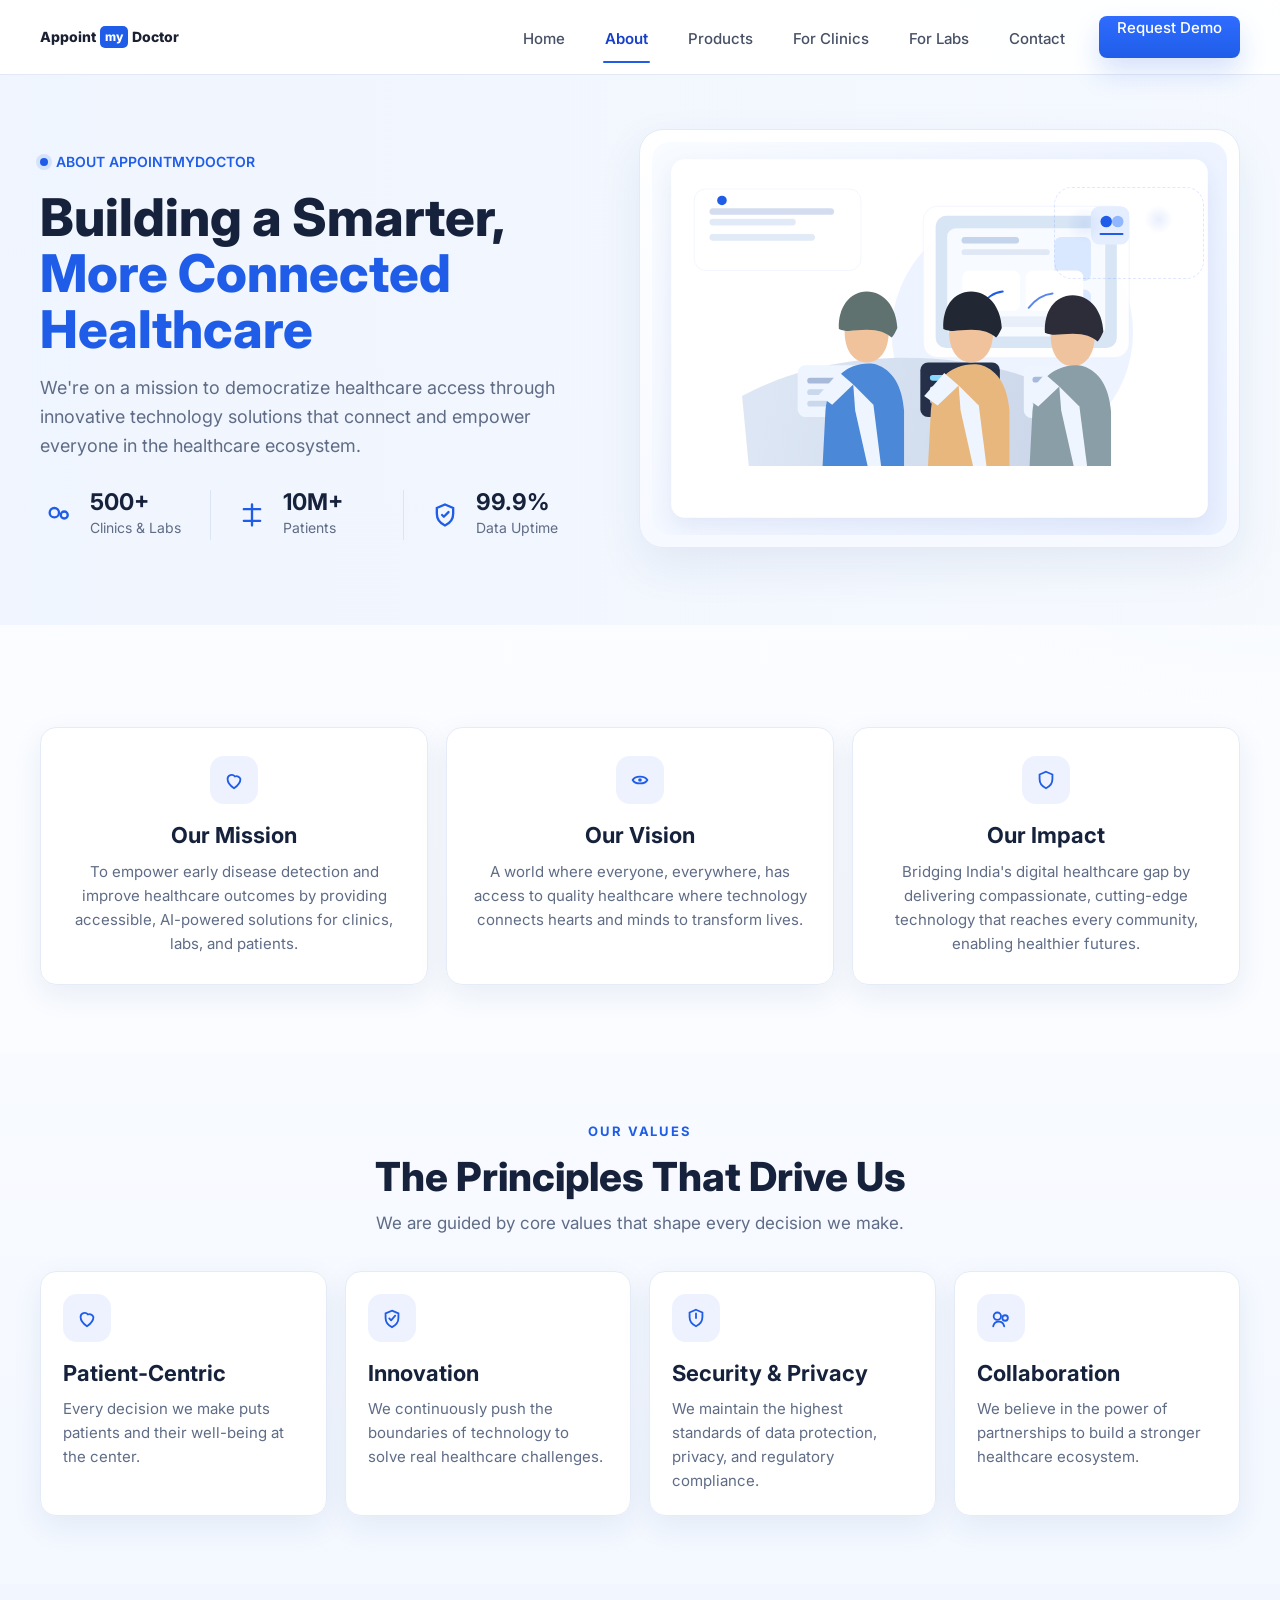
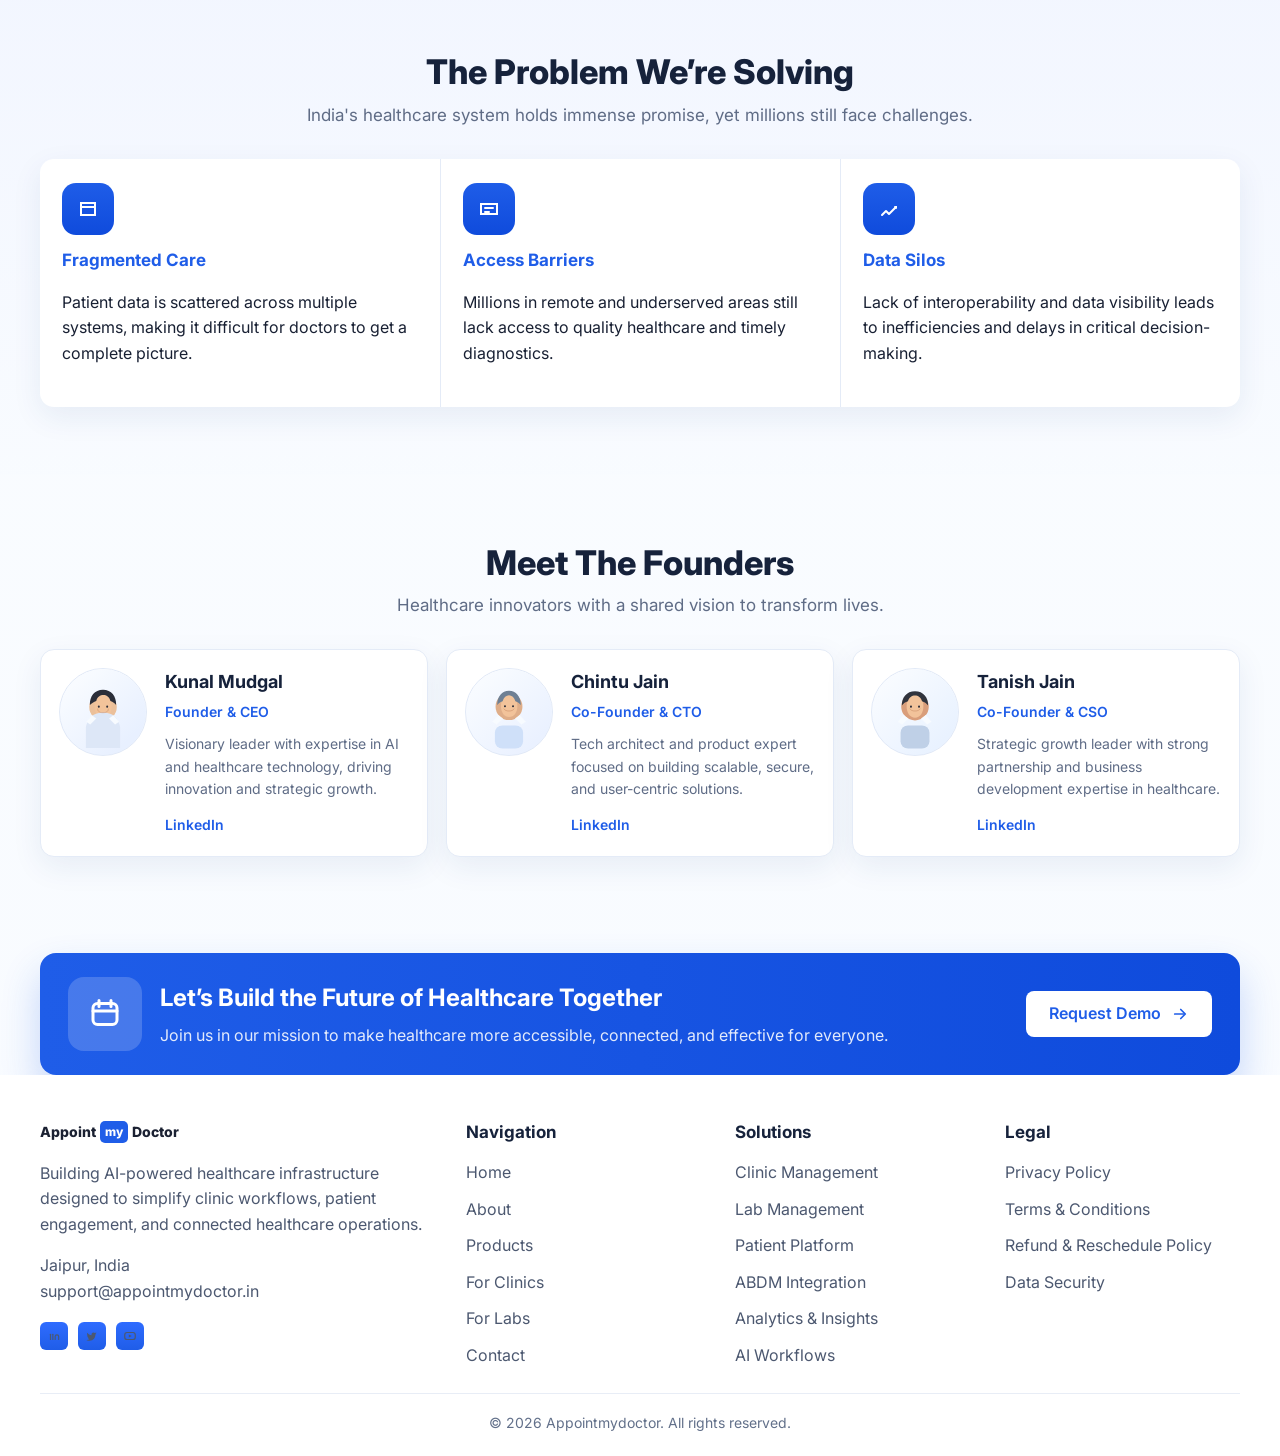
==== commit 70b1f188: "Fix mobile hamburger drawer" ====
--- a/about.html
+++ b/about.html
@@ -27,6 +27,7 @@
           <a data-nav="contact" href="./contact.html">Contact</a>
           <a class="nav-cta" href="./contact.html">Request Demo</a>
         </nav>
+        <div class="nav-overlay" data-nav-overlay></div>
       </div>
     </header>
 
--- a/styles.css
+++ b/styles.css
@@ -90,6 +90,10 @@
   box-shadow: 0 8px 18px rgba(26, 59, 128, 0.04);
 }
 
+.nav-overlay {
+  display: none;
+}
+
 .nav-toggle span {
   width: 18px;
   height: 2px;
@@ -172,9 +176,10 @@
   min-height: 42px;
   padding: 0 18px;
   border-radius: 8px;
-  background: linear-gradient(180deg, var(--blue) 0%, var(--blue-3) 100%);
+  background: linear-gradient(180deg, #2f6cff 0%, #1f5de8 100%);
   color: #fff;
   box-shadow: 0 14px 28px rgba(31, 93, 232, 0.18);
+  border-bottom: 0;
 }
 
 .nav .nav-cta::after {
@@ -1091,11 +1096,15 @@
 .social {
   width: 28px;
   height: 28px;
-  border-radius: 4px;
-  background: var(--blue);
+  border-radius: 6px;
+  background: linear-gradient(180deg, #2f6cff 0%, #1f5de8 100%);
   color: #fff;
   display: grid;
   place-items: center;
+}
+
+.social svg {
+  display: block;
 }
 
 .footer hr {
@@ -1539,14 +1548,22 @@
 
   .nav {
     display: none;
-    width: 100%;
+    position: fixed;
+    top: 74px;
+    right: 14px;
+    width: min(320px, calc(100vw - 28px));
+    max-height: calc(100vh - 92px);
+    overflow: auto;
     order: 3;
-    padding: 10px 0 14px;
+    padding: 18px 16px 16px;
     flex-direction: column;
     align-items: stretch;
     gap: 0;
-    border-top: 1px solid #e8edf6;
+    border: 1px solid #e8edf6;
+    border-radius: 20px;
     background: #fff;
+    box-shadow: 0 20px 50px rgba(17, 40, 88, 0.16);
+    z-index: 70;
   }
 
   .nav.is-open {
@@ -1555,19 +1572,39 @@
 
   .nav a {
     width: 100%;
-    padding: 14px 6px;
+    padding: 16px 14px;
     border-bottom: 1px solid rgba(232, 237, 246, 0.8);
+    font-size: 16px;
+    border-radius: 14px;
   }
 
   .nav a.active::after {
-    left: 6px;
-    right: 6px;
-    bottom: 10px;
+    display: none;
   }
 
   .nav .nav-cta {
-    margin: 10px 0 0;
+    order: 0;
+    margin: 12px 0 0;
     width: 100%;
+    border-bottom: 0;
+    justify-content: center;
+    padding-left: 18px;
+    min-height: 54px;
+    border-radius: 14px;
+    font-size: 17px;
+  }
+
+  .nav-overlay {
+    display: none;
+    position: fixed;
+    inset: 0;
+    background: rgba(18, 30, 56, 0.18);
+    backdrop-filter: blur(1px);
+    z-index: 65;
+  }
+
+  .nav-overlay.is-open {
+    display: block;
   }
 }
 
@@ -1625,4 +1662,14 @@
   .founder-card {
     grid-template-columns: 1fr;
   }
-}
+
+  .social {
+    width: 30px;
+    height: 30px;
+  }
+
+  .footer .social {
+    background: linear-gradient(180deg, #2f6cff 0%, #1f5de8 100%);
+    color: #fff;
+  }
+}
